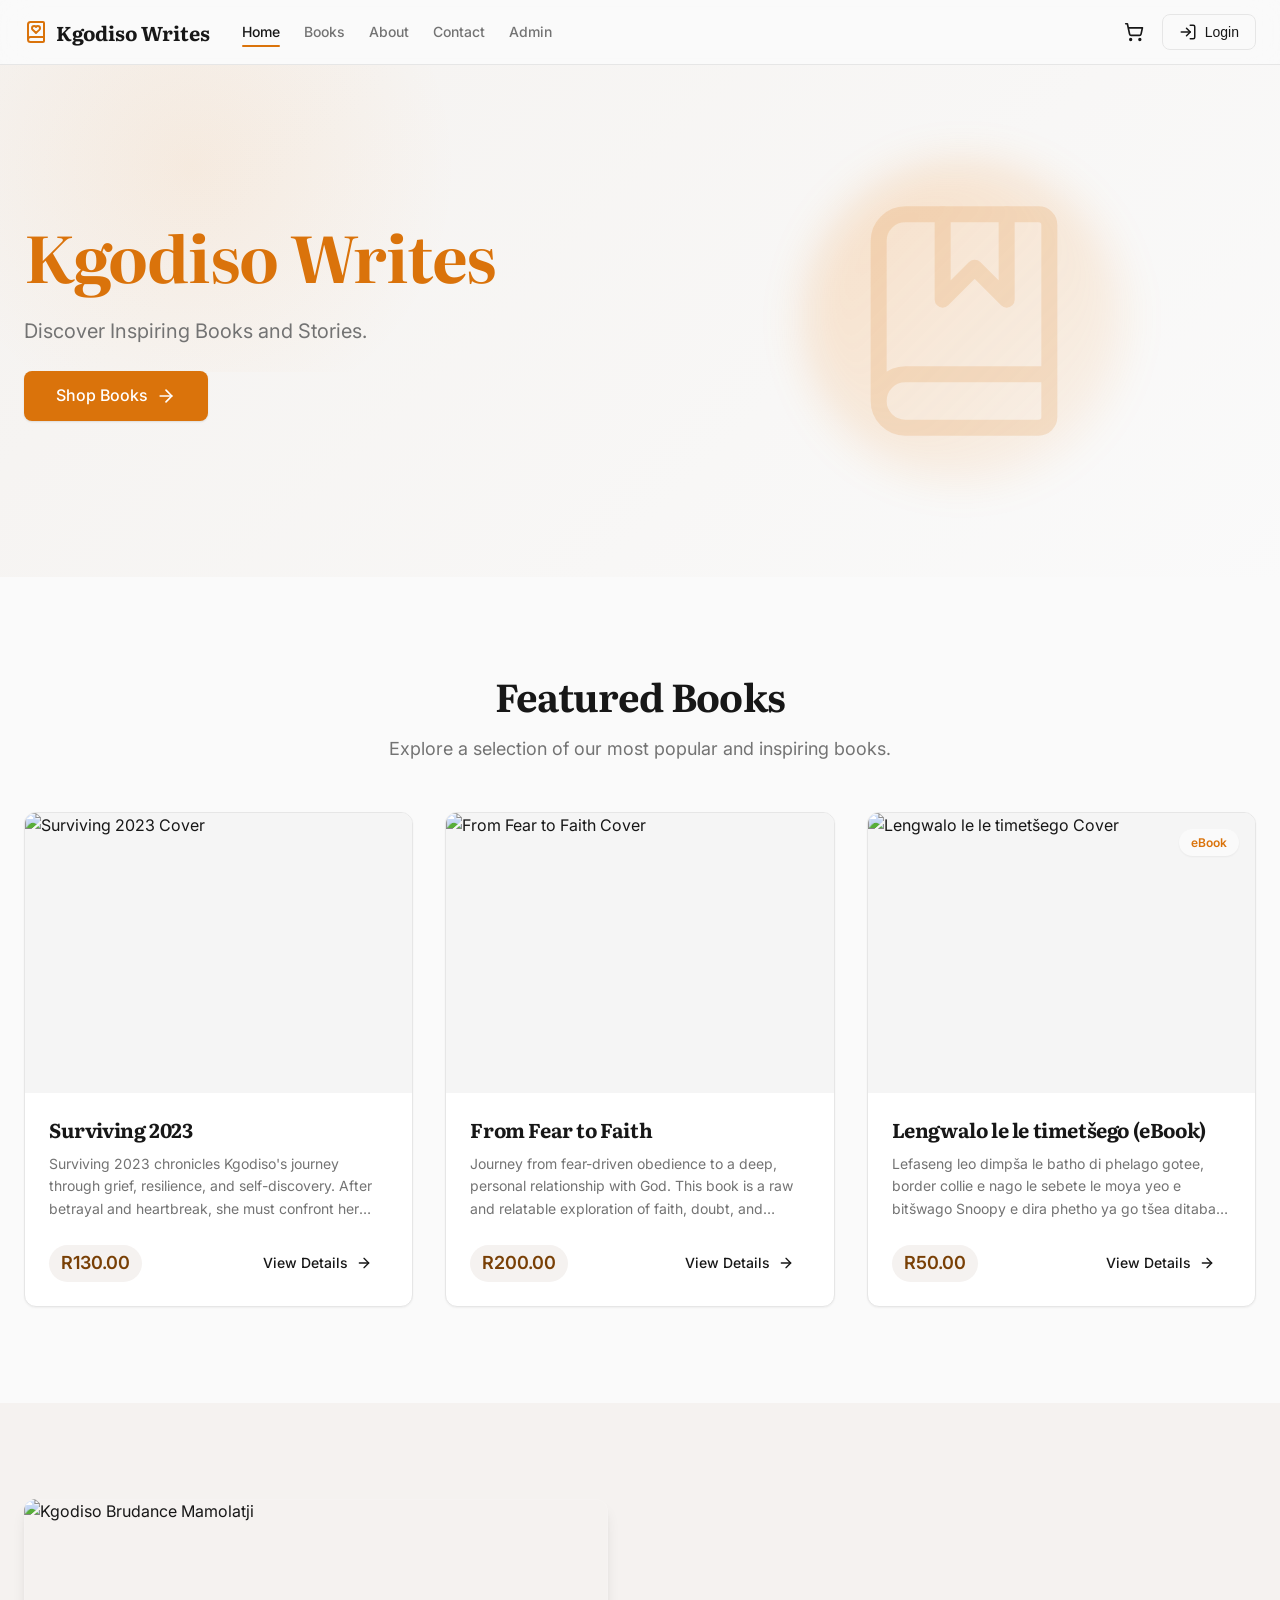
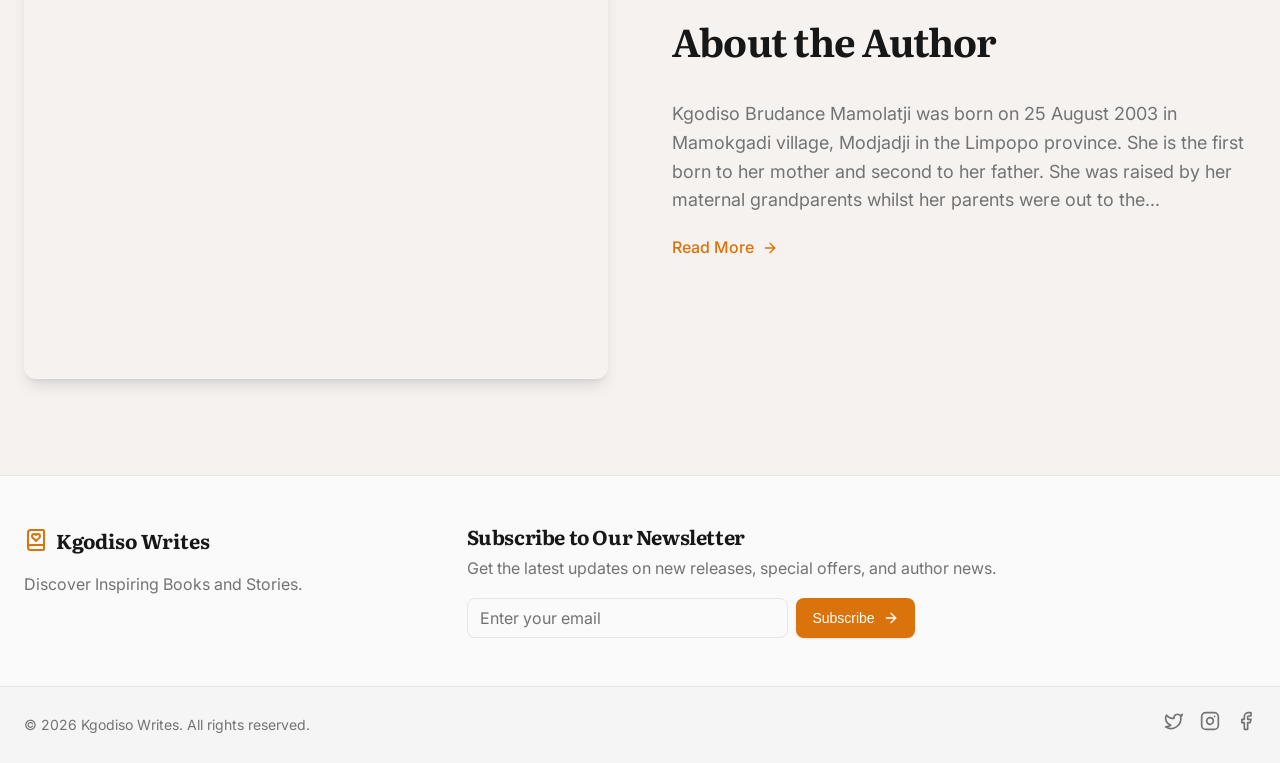
==== index.html @ bbb45c0f "Add files via upload" ====
<!DOCTYPE html>
<html lang="en">

<head>
  <meta charset="UTF-8">
  <meta name="viewport" content="width=device-width, initial-scale=1.0">
  <title>Kgodiso Writes</title>
  <meta name="description" content="Discover Inspiring Books and Stories.">
  <link rel="preconnect" href="https://fonts.googleapis.com">
  <link rel="preconnect" href="https://fonts.gstatic.com" crossorigin>
  <link
    href="https://fonts.googleapis.com/css2?family=Inter:wght@400;500;600&family=Literata:ital,opsz,wght@0,7..72,200..900;1,7..72,200..900&display=swap"
    rel="stylesheet">
  <link rel="stylesheet" href="index.css">
</head>

<body>
  <div class="app-layout">
    <header class="header">
      <div class="container header-container">
        <!-- Logo -->
        <a href="/" class="logo-link">
          <svg xmlns="http://www.w3.org/2000/svg" width="24" height="24" viewBox="0 0 24 24" fill="none"
            stroke="currentColor" stroke-width="2" stroke-linecap="round" stroke-linejoin="round" class="logo-icon">
            <path
              d="M16 8.2A2.22 2.22 0 0 0 13.8 6c-.8 0-1.4.3-1.8.9-.4-.6-1-.9-1.8-.9A2.22 2.22 0 0 0 8 8.2c0 .6.3 1.2.7 1.6A226.652 226.652 0 0 0 12 13a404 404 0 0 0 3.3-3.1 2.413 2.413 0 0 0 .7-1.7">
            </path>
            <path d="M4 19.5v-15A2.5 2.5 0 0 1 6.5 2H19a1 1 0 0 1 1 1v18a1 1 0 0 1-1 1H6.5a1 1 0 0 1 0-5H20"></path>
          </svg>
          <span class="logo-text">Kgodiso Writes</span>
        </a>

        <!-- Desktop Nav -->
        <nav class="desktop-nav">
          <a href="index.html" class="nav-link active">Home</a>
          <a href="books.html" class="nav-link">Books</a>
          <a href="about.html" class="nav-link">About</a>
          <a href="contact.html" class="nav-link">Contact</a>
          <a href="#" class="nav-link">Admin</a>
        </nav>

        <!-- Right Side Nav -->
        <div class="nav-actions">
          <button class="mobile-menu-btn" aria-label="Toggle Menu">
            <svg xmlns="http://www.w3.org/2000/svg" width="24" height="24" viewBox="0 0 24 24" fill="none"
              stroke="currentColor" stroke-width="2" stroke-linecap="round" stroke-linejoin="round">
              <line x1="4" x2="20" y1="12" y2="12"></line>
              <line x1="4" x2="20" y1="6" y2="6"></line>
              <line x1="4" x2="20" y1="18" y2="18"></line>
            </svg>
          </button>

          <div class="action-buttons">
            <a href="#" class="icon-btn cart-btn" aria-label="Shopping Cart">
              <svg xmlns="http://www.w3.org/2000/svg" width="20" height="20" viewBox="0 0 24 24" fill="none"
                stroke="currentColor" stroke-width="2" stroke-linecap="round" stroke-linejoin="round">
                <circle cx="8" cy="21" r="1"></circle>
                <circle cx="19" cy="21" r="1"></circle>
                <path d="M2.05 2.05h2l2.66 12.42a2 2 0 0 0 2 1.58h9.78a2 2 0 0 0 1.95-1.57l1.65-7.43H5.12"></path>
              </svg>
              <span class="cart-badge">0</span>
            </a>
            <button class="btn btn-outline login-btn">
              <svg xmlns="http://www.w3.org/2000/svg" width="18" height="18" viewBox="0 0 24 24" fill="none"
                stroke="currentColor" stroke-width="2" stroke-linecap="round" stroke-linejoin="round">
                <path d="M15 3h4a2 2 0 0 1 2 2v14a2 2 0 0 1-2 2h-4"></path>
                <polyline points="10 17 15 12 10 7"></polyline>
                <line x1="15" x2="3" y1="12" y2="12"></line>
              </svg>
              <span>Login</span>
            </button>
          </div>
        </div>
      </div>
    </header>

    <main class="main-content">
      <!-- Hero Section -->
      <section class="hero-section">
        <div class="hero-bg-gradient"></div>
        <div class="container hero-container">
          <div class="hero-content">
            <h1 class="hero-title reveal-up">Kgodiso Writes</h1>
            <p class="hero-subtitle reveal-up" style="animation-delay: 0.1s;">Discover Inspiring Books and Stories.</p>
            <a href="books.html" class="btn btn-primary hero-btn reveal-up" style="animation-delay: 0.2s;">
              Shop Books
              <svg xmlns="http://www.w3.org/2000/svg" width="20" height="20" viewBox="0 0 24 24" fill="none"
                stroke="currentColor" stroke-width="2" stroke-linecap="round" stroke-linejoin="round" class="btn-icon">
                <path d="M5 12h14"></path>
                <path d="m12 5 7 7-7 7"></path>
              </svg>
            </a>
          </div>
          <div class="hero-visual reveal-right">
            <div class="glass-orb"></div>
            <svg xmlns="http://www.w3.org/2000/svg" width="24" height="24" viewBox="0 0 24 24" fill="none"
              stroke="currentColor" stroke-width="1.5" stroke-linecap="round" stroke-linejoin="round" class="hero-icon">
              <path d="M10 2v8l3-3 3 3V2"></path>
              <path d="M4 19.5v-15A2.5 2.5 0 0 1 6.5 2H19a1 1 0 0 1 1 1v18a1 1 0 0 1-1 1H6.5a1 1 0 0 1 0-5H20"></path>
            </svg>
          </div>
        </div>
      </section>

      <!-- Featured Books Section -->
      <section id="featured-books" class="featured-section">
        <div class="container">
          <div class="section-header reveal-up">
            <h2 class="section-title">Featured Books</h2>
            <p class="section-subtitle">Explore a selection of our most popular and inspiring books.</p>
          </div>

          <div class="books-grid">
            <!-- Book 1 -->
            <div class="book-card reveal-up" style="animation-delay: 0.1s;">
              <div class="book-cover-container">
                <img src="https://i.imgur.com/aJzl0GL.jpeg" alt="Surviving 2023 Cover" class="book-cover">
                <div class="book-overlay"></div>
              </div>
              <div class="book-info">
                <h3 class="book-title">Surviving 2023</h3>
                <p class="book-desc">Surviving 2023 chronicles Kgodiso's journey through grief, resilience, and
                  self-discovery. After betrayal and heartbreak, she must confront her emotional scars and find strength
                  in the face of despair. This is a story of survival and the power of faith.</p>
              </div>
              <div class="book-footer">
                <span class="book-price">R130.00</span>
                <a href="book-1.html" class="btn btn-ghost">
                  View Details
                  <svg xmlns="http://www.w3.org/2000/svg" width="16" height="16" viewBox="0 0 24 24" fill="none"
                    stroke="currentColor" stroke-width="2" stroke-linecap="round" stroke-linejoin="round"
                    class="btn-icon">
                    <path d="M5 12h14"></path>
                    <path d="m12 5 7 7-7 7"></path>
                  </svg>
                </a>
              </div>
            </div>

            <!-- Book 2 -->
            <div class="book-card reveal-up" style="animation-delay: 0.2s;">
              <div class="book-cover-container">
                <img src="https://i.imgur.com/gLjNVrn.jpeg" alt="From Fear to Faith Cover" class="book-cover">
                <div class="book-overlay"></div>
              </div>
              <div class="book-info">
                <h3 class="book-title">From Fear to Faith</h3>
                <p class="book-desc">Journey from fear-driven obedience to a deep, personal relationship with God. This
                  book is a raw and relatable exploration of faith, doubt, and growth, inviting readers to seek God
                  authentically and embrace unwavering devotion.</p>
              </div>
              <div class="book-footer">
                <span class="book-price">R200.00</span>
                <a href="book-2.html" class="btn btn-ghost">
                  View Details
                  <svg xmlns="http://www.w3.org/2000/svg" width="16" height="16" viewBox="0 0 24 24" fill="none"
                    stroke="currentColor" stroke-width="2" stroke-linecap="round" stroke-linejoin="round"
                    class="btn-icon">
                    <path d="M5 12h14"></path>
                    <path d="m12 5 7 7-7 7"></path>
                  </svg>
                </a>
              </div>
            </div>

            <!-- Book 3 -->
            <div class="book-card reveal-up" style="animation-delay: 0.3s;">
              <div class="book-cover-container">
                <img src="https://i.imgur.com/rhLyW6a.jpeg" alt="Lengwalo le le timetšego Cover" class="book-cover">
                <div class="book-badge">eBook</div>
              </div>
              <div class="book-info">
                <h3 class="book-title">Lengwalo le le timetšego (eBook)</h3>
                <p class="book-desc">Lefaseng leo dimpša le batho di phelago gotee, border collie e nago le sebete le
                  moya yeo e bitšwago Snoopy e dira phetho ya go tšea ditaba ka matsogong a yona. Itokišetše go gogolwa
                  leetong la maikutlo ge o bona maatla a botée le maatla a lerato kanegelong ye ya go kgahliša.</p>
              </div>
              <div class="book-footer">
                <span class="book-price">R50.00</span>
                <a href="book-3.html" class="btn btn-ghost">
                  View Details
                  <svg xmlns="http://www.w3.org/2000/svg" width="16" height="16" viewBox="0 0 24 24" fill="none"
                    stroke="currentColor" stroke-width="2" stroke-linecap="round" stroke-linejoin="round"
                    class="btn-icon">
                    <path d="M5 12h14"></path>
                    <path d="m12 5 7 7-7 7"></path>
                  </svg>
                </a>
              </div>
            </div>
          </div>
        </div>
      </section>

      <!-- About Section -->
      <section id="about-author" class="about-section">
        <div class="container">
          <div class="about-grid">
            <div class="about-image-wrapper reveal-right">
              <img src="https://i.imgur.com/1WnVZX0.jpeg" alt="Kgodiso Brudance Mamolatji" class="about-image">
              <div class="about-image-decor"></div>
            </div>
            <div class="about-content reveal-up">
              <h2 class="section-title">About the Author</h2>
              <p class="about-text">Kgodiso Brudance Mamolatji was born on 25 August 2003 in Mamokgadi village, Modjadji
                in the Limpopo province. She is the first born to her mother and second to her father. She was raised by
                her maternal grandparents whilst her parents were out to the...</p>
              <a href="about.html" class="btn-link">
                Read More
                <svg xmlns="http://www.w3.org/2000/svg" width="16" height="16" viewBox="0 0 24 24" fill="none"
                  stroke="currentColor" stroke-width="2" stroke-linecap="round" stroke-linejoin="round"
                  class="link-icon">
                  <path d="M5 12h14"></path>
                  <path d="m12 5 7 7-7 7"></path>
                </svg>
              </a>
            </div>
          </div>
        </div>
      </section>
    </main>

    <footer class="footer">
      <div class="container">
        <div class="footer-grid">
          <div class="footer-brand">
            <a href="index.html" class="logo-link">
              <svg xmlns="http://www.w3.org/2000/svg" width="24" height="24" viewBox="0 0 24 24" fill="none"
                stroke="currentColor" stroke-width="2" stroke-linecap="round" stroke-linejoin="round" class="logo-icon">
                <path
                  d="M16 8.2A2.22 2.22 0 0 0 13.8 6c-.8 0-1.4.3-1.8.9-.4-.6-1-.9-1.8-.9A2.22 2.22 0 0 0 8 8.2c0 .6.3 1.2.7 1.6A226.652 226.652 0 0 0 12 13a404 404 0 0 0 3.3-3.1 2.413 2.413 0 0 0 .7-1.7">
                </path>
                <path d="M4 19.5v-15A2.5 2.5 0 0 1 6.5 2H19a1 1 0 0 1 1 1v18a1 1 0 0 1-1 1H6.5a1 1 0 0 1 0-5H20"></path>
              </svg>
              <span class="logo-text">Kgodiso Writes</span>
            </a>
            <p class="footer-desc">Discover Inspiring Books and Stories.</p>
          </div>

          <div class="footer-newsletter">
            <h3 class="newsletter-title">Subscribe to Our Newsletter</h3>
            <p class="newsletter-desc">Get the latest updates on new releases, special offers, and author news.</p>
            <form class="newsletter-form" id="newsletterForm">
              <input type="email" placeholder="Enter your email" required class="input-field"
                aria-label="Email Address">
              <button type="submit" class="btn btn-primary">
                Subscribe
                <svg xmlns="http://www.w3.org/2000/svg" width="16" height="16" viewBox="0 0 24 24" fill="none"
                  stroke="currentColor" stroke-width="2" stroke-linecap="round" stroke-linejoin="round"
                  class="btn-icon">
                  <path d="M5 12h14"></path>
                  <path d="m12 5 7 7-7 7"></path>
                </svg>
              </button>
            </form>
          </div>
        </div>
      </div>

      <div class="footer-bottom">
        <div class="container footer-bottom-container">
          <p class="copyright">&copy; 2026 Kgodiso Writes. All rights reserved.</p>
          <div class="social-links">
            <a href="https://twitter.com" target="_blank" aria-label="Twitter">
              <svg xmlns="http://www.w3.org/2000/svg" width="20" height="20" viewBox="0 0 24 24" fill="none"
                stroke="currentColor" stroke-width="2" stroke-linecap="round" stroke-linejoin="round">
                <path
                  d="M22 4s-.7 2.1-2 3.4c1.6 10-9.4 17.3-18 11.6 2.2.1 4.4-.6 6-2C3 15.5.5 9.6 3 5c2.2 2.6 5.6 4.1 9 4-.9-4.2 4-6.6 7-3.8 1.1 0 3-1.2 3-1.2z">
                </path>
              </svg>
            </a>
            <a href="https://instagram.com" target="_blank" aria-label="Instagram">
              <svg xmlns="http://www.w3.org/2000/svg" width="20" height="20" viewBox="0 0 24 24" fill="none"
                stroke="currentColor" stroke-width="2" stroke-linecap="round" stroke-linejoin="round">
                <rect width="20" height="20" x="2" y="2" rx="5" ry="5"></rect>
                <path d="M16 11.37A4 4 0 1 1 12.63 8 4 4 0 0 1 16 11.37z"></path>
                <line x1="17.5" x2="17.51" y1="6.5" y2="6.5"></line>
              </svg>
            </a>
            <a href="https://facebook.com" target="_blank" aria-label="Facebook">
              <svg xmlns="http://www.w3.org/2000/svg" width="20" height="20" viewBox="0 0 24 24" fill="none"
                stroke="currentColor" stroke-width="2" stroke-linecap="round" stroke-linejoin="round">
                <path d="M18 2h-3a5 5 0 0 0-5 5v3H7v4h3v8h4v-8h3l1-4h-4V7a1 1 0 0 1 1-1h3z"></path>
              </svg>
            </a>
          </div>
        </div>
      </div>
    </footer>
  </div>
  <script src="script.js"></script>
</body>

</html>
---- index.css ----
/* CSS Reset and Variables */
:root {
  /* Elegant Color Palette */
  --hue: 30;
  --primary: hsl(var(--hue), 90%, 45%);        /* Deep rich orange/gold */
  --primary-hover: hsl(var(--hue), 90%, 35%);
  --primary-foreground: #ffffff;
  
  --background: hsl(0, 0%, 98%);
  --foreground: hsl(0, 0%, 9%);
  
  --card: #ffffff;
  --card-foreground: hsl(0, 0%, 9%);
  
  --muted: hsl(0, 0%, 96%);
  --muted-foreground: hsl(0, 0%, 45%);
  
  --accent: hsl(var(--hue), 20%, 95%);
  --accent-foreground: hsl(var(--hue), 90%, 25%);
  
  --border: hsl(0, 0%, 90%);
  --ring: hsla(var(--hue), 90%, 45%, 0.3);

  --radius: 12px;
  
  --font-body: 'Inter', system-ui, -apple-system, sans-serif;
  --font-headline: 'Literata', serif;
  
  /* Layout */
  --header-height: 4rem;
  --container-max: 1280px;
  
  /* Shadow & Glow */
  --shadow-sm: 0 1px 2px 0 rgb(0 0 0 / 0.05);
  --shadow-md: 0 4px 6px -1px rgb(0 0 0 / 0.1), 0 2px 4px -2px rgb(0 0 0 / 0.1);
  --shadow-lg: 0 10px 15px -3px rgb(0 0 0 / 0.1), 0 4px 6px -4px rgb(0 0 0 / 0.1);
  --glow: 0 0 20px hsla(var(--hue), 90%, 45%, 0.4);
}

@media (prefers-color-scheme: dark) {
  :root {
    --background: hsl(0, 0%, 4%);
    --foreground: hsl(0, 0%, 98%);
    
    --card: hsl(0, 0%, 6%);
    --card-foreground: hsl(0, 0%, 98%);
    
    --muted: hsl(0, 0%, 12%);
    --muted-foreground: hsl(0, 0%, 65%);
    
    --accent: hsl(var(--hue), 30%, 15%);
    --accent-foreground: hsl(var(--hue), 90%, 65%);
    
    --border: hsl(0, 0%, 15%);
    
    --shadow-sm: 0 1px 2px 0 rgb(0 0 0 / 0.3);
    --shadow-md: 0 4px 6px -1px rgb(0 0 0 / 0.5), 0 2px 4px -2px rgb(0 0 0 / 0.5);
    --shadow-lg: 0 10px 15px -3px rgb(0 0 0 / 0.5), 0 4px 6px -4px rgb(0 0 0 / 0.5);
  }
}

*, *::before, *::after {
  box-sizing: border-box;
  margin: 0;
  padding: 0;
}

body {
  font-family: var(--font-body);
  background-color: var(--background);
  color: var(--foreground);
  line-height: 1.6;
  -webkit-font-smoothing: antialiased;
  min-height: 100vh;
  display: flex;
  flex-direction: column;
}

h1, h2, h3, h4, .font-headline {
  font-family: var(--font-headline);
  font-weight: 700;
  line-height: 1.2;
  letter-spacing: -0.02em;
}

a {
  text-decoration: none;
  color: inherit;
  transition: all 0.2s ease;
}

img {
  max-width: 100%;
  display: block;
}

/* Layout Utilities */
.app-layout {
  display: flex;
  flex-direction: column;
  min-height: 100vh;
}

.main-content {
  flex: 1;
}

.container {
  width: 100%;
  max-width: var(--container-max);
  margin: 0 auto;
  padding: 0 1.5rem;
}

/* Base Buttons */
.btn {
  display: inline-flex;
  align-items: center;
  justify-content: center;
  gap: 0.5rem;
  padding: 0.5rem 1rem;
  font-size: 0.875rem;
  font-weight: 500;
  border-radius: calc(var(--radius) - 4px);
  border: none;
  cursor: pointer;
  transition: all 0.3s cubic-bezier(0.4, 0, 0.2, 1);
  white-space: nowrap;
}

.btn:focus-visible {
  outline: 2px solid var(--ring);
  outline-offset: 2px;
}

.btn-primary {
  background-color: var(--primary);
  color: var(--primary-foreground);
  box-shadow: 0 1px 2px rgb(0 0 0 / 0.1);
}

.btn-primary:hover {
  background-color: var(--primary-hover);
  box-shadow: var(--glow);
  transform: translateY(-1px);
}

.btn-outline {
  background-color: transparent;
  border: 1px solid var(--border);
  color: var(--foreground);
}

.btn-outline:hover {
  background-color: var(--accent);
  color: var(--accent-foreground);
  border-color: var(--accent);
}

.btn-ghost {
  background-color: transparent;
  color: var(--foreground);
}

.btn-ghost:hover {
  background-color: var(--accent);
  color: var(--accent-foreground);
}

.icon-btn {
  display: inline-flex;
  align-items: center;
  justify-content: center;
  width: 2.5rem;
  height: 2.5rem;
  border-radius: calc(var(--radius) - 4px);
  color: var(--foreground);
  transition: all 0.2s;
}

.icon-btn:hover {
  background-color: var(--accent);
  color: var(--accent-foreground);
}

.btn-icon, .link-icon {
  transition: transform 0.2s;
}

.btn:hover .btn-icon, .btn-link:hover .link-icon {
  transform: translateX(4px);
}

.btn-link {
  display: inline-flex;
  align-items: center;
  gap: 0.5rem;
  font-weight: 500;
  color: var(--primary);
  text-underline-offset: 4px;
}
.btn-link:hover {
  text-decoration: underline;
}

/* Header & Nav */
.header {
  position: sticky;
  top: 0;
  z-index: 50;
  width: 100%;
  border-bottom: 1px solid var(--border);
  background-color: hsla(var(--hue), 0%, 98%, 0.7);
  backdrop-filter: blur(16px);
  -webkit-backdrop-filter: blur(16px);
}

@media (prefers-color-scheme: dark) {
  .header {
    background-color: hsla(0, 0%, 4%, 0.7);
  }
}

.header-container {
  display: flex;
  height: var(--header-height);
  align-items: center;
  justify-content: space-between;
}

.logo-link {
  display: flex;
  align-items: center;
  gap: 0.5rem;
}

.logo-icon {
  color: var(--primary);
}

.logo-text {
  font-family: var(--font-headline);
  font-weight: 700;
  font-size: 1.25rem;
  display: none;
}

@media (min-width: 640px) {
  .logo-text { display: block; }
}

.desktop-nav {
  display: none;
  align-items: center;
  gap: 1.5rem;
  margin-left: 2rem;
  margin-right: auto;
}

@media (min-width: 768px) {
  .desktop-nav { display: flex; }
}

.nav-link {
  font-size: 0.875rem;
  font-weight: 500;
  color: var(--muted-foreground);
  position: relative;
}

.nav-link:hover {
  color: var(--foreground);
}

.nav-link.active {
  color: var(--foreground);
}

.nav-link.active::after {
  content: '';
  position: absolute;
  bottom: -4px;
  left: 0;
  width: 100%;
  height: 2px;
  background-color: var(--primary);
  border-radius: 2px;
}

.nav-actions {
  display: flex;
  align-items: center;
  gap: 0.5rem;
}

.mobile-menu-btn {
  display: flex;
  align-items: center;
  justify-content: center;
  background: transparent;
  border: none;
  color: var(--foreground);
  width: 2.5rem;
  height: 2.5rem;
  border-radius: calc(var(--radius) - 4px);
  cursor: pointer;
}

@media (min-width: 768px) {
  .mobile-menu-btn { display: none; }
}

.action-buttons {
  display: flex;
  align-items: center;
  gap: 0.5rem;
}

.cart-btn {
  position: relative;
}

.cart-badge {
  position: absolute;
  top: 0;
  right: 0;
  background: var(--primary);
  color: var(--primary-foreground);
  font-size: 0.65rem;
  font-weight: 600;
  width: 16px;
  height: 16px;
  border-radius: 50%;
  display: flex;
  align-items: center;
  justify-content: center;
}

/* Sections */
.hero-section {
  position: relative;
  overflow: hidden;
  padding: 5rem 0;
  background: linear-gradient(135deg, var(--accent) 0%, var(--background) 100%);
}

@media (min-width: 768px) {
  .hero-section { padding: 8rem 0; }
}

.hero-bg-gradient {
  position: absolute;
  top: -20%;
  left: -10%;
  width: 50%;
  height: 80%;
  background: radial-gradient(circle, hsla(var(--hue), 90%, 50%, 0.08) 0%, transparent 70%);
  pointer-events: none;
  z-index: 0;
}

.hero-container {
  position: relative;
  z-index: 1;
  display: grid;
  grid-template-columns: 1fr;
  gap: 3rem;
  align-items: center;
}

@media (min-width: 768px) {
  .hero-container {
    grid-template-columns: 1fr 1fr;
    gap: 4rem;
  }
}

.hero-content {
  display: flex;
  flex-direction: column;
  align-items: flex-start;
  gap: 1.5rem;
}

.hero-title {
  color: var(--primary);
  font-size: clamp(2.5rem, 5vw, 4.5rem);
  line-height: 1.1;
  text-wrap: balance;
}

.hero-subtitle {
  font-size: clamp(1.125rem, 2vw, 1.25rem);
  color: var(--muted-foreground);
  max-width: 36rem;
}

.hero-btn {
  padding: 0.75rem 2rem;
  font-size: 1rem;
}

.hero-visual {
  display: flex;
  justify-content: center;
  align-items: center;
  position: relative;
}

.glass-orb {
  position: absolute;
  width: 240px;
  height: 240px;
  background: linear-gradient(135deg, hsla(var(--hue), 90%, 50%, 0.2), hsla(var(--hue), 90%, 50%, 0.05));
  border-radius: 50%;
  filter: blur(20px);
  z-index: 0;
  animation: float 6s ease-in-out infinite alternate;
}

.hero-icon {
  width: 12rem;
  height: 12rem;
  color: var(--primary);
  opacity: 0.15;
  z-index: 1;
}

@media (min-width: 768px) {
  .hero-icon {
    width: 16rem;
    height: 16rem;
  }
  .glass-orb { width: 320px; height: 320px; }
}

/* Animations */
@keyframes float {
  0% { transform: translateY(0px) scale(1); }
  100% { transform: translateY(-20px) scale(1.05); }
}

.reveal-up {
  opacity: 0;
  transform: translateY(30px);
  transition: all 0.8s cubic-bezier(0.5, 0, 0, 1);
}

.reveal-right {
  opacity: 0;
  transform: translateX(-30px);
  transition: all 0.8s cubic-bezier(0.5, 0, 0, 1);
}

.reveal-up.active, .reveal-right.active {
  opacity: 1;
  transform: translateY(0) translateX(0);
}

/* Featured Books Section */
.featured-section {
  padding: 4rem 0;
}

@media (min-width: 768px) {
  .featured-section { padding: 6rem 0; }
}

.section-header {
  text-align: center;
  margin-bottom: 3rem;
  display: flex;
  flex-direction: column;
  align-items: center;
}

.section-title {
  font-size: clamp(2rem, 3vw, 3rem);
  margin-bottom: 1rem;
}

.section-subtitle {
  color: var(--muted-foreground);
  font-size: 1.125rem;
  max-width: 42rem;
}

.books-grid {
  display: grid;
  grid-template-columns: 1fr;
  gap: 1.5rem;
}

@media (min-width: 640px) {
  .books-grid { grid-template-columns: repeat(2, 1fr); }
}

@media (min-width: 1024px) {
  .books-grid { grid-template-columns: repeat(3, 1fr); gap: 2rem; }
}

@media (min-width: 1280px) {
  /* Only 3 books in original design, so 3 columns max is good, or 4 if there are 4 */
  .books-grid { grid-template-columns: repeat(3, 1fr); }
}

.book-card {
  background-color: var(--card);
  border: 1px solid var(--border);
  border-radius: var(--radius);
  overflow: hidden;
  display: flex;
  flex-direction: column;
  transition: all 0.3s ease;
  box-shadow: var(--shadow-sm);
}

.book-card:hover {
  transform: translateY(-8px);
  box-shadow: var(--shadow-lg);
  border-color: var(--primary);
}

.book-cover-container {
  position: relative;
  width: 100%;
  height: 280px;
  overflow: hidden;
  background: var(--muted);
}

.book-cover {
  width: 100%;
  height: 100%;
  object-fit: contain;
  transition: transform 0.5s ease;
}

.book-card:hover .book-cover {
  transform: scale(1.05);
}

.book-overlay {
  position: absolute;
  inset: 0;
  background: linear-gradient(to top, rgba(0,0,0,0.5) 0%, transparent 40%);
  opacity: 0;
  transition: opacity 0.3s;
}
.book-card:hover .book-overlay {
  opacity: 1;
}

.book-badge {
  position: absolute;
  top: 1rem;
  right: 1rem;
  background: var(--background);
  color: var(--primary);
  font-size: 0.75rem;
  font-weight: 600;
  padding: 0.25rem 0.75rem;
  border-radius: 999px;
  box-shadow: var(--shadow-sm);
  z-index: 10;
}

.book-info {
  padding: 1.5rem;
  flex: 1;
  display: flex;
  flex-direction: column;
  gap: 0.75rem;
}

.book-title {
  font-size: 1.25rem;
}

.book-desc {
  color: var(--muted-foreground);
  font-size: 0.875rem;
  display: -webkit-box;
  -webkit-line-clamp: 3;
  line-clamp: 3;
  -webkit-box-orient: vertical;
  overflow: hidden;
  text-overflow: ellipsis;
  flex: 1;
}

.book-footer {
  padding: 0 1.5rem 1.5rem;
  display: flex;
  align-items: center;
  justify-content: space-between;
}

.book-price {
  background: var(--accent);
  color: var(--accent-foreground);
  padding: 0.25rem 0.75rem;
  border-radius: 999px;
  font-weight: 600;
  font-size: 1.125rem;
}

/* About Author */
.about-section {
  padding: 4rem 0;
  background-color: var(--accent);
}

@media (min-width: 768px) {
  .about-section { padding: 6rem 0; }
}

.about-grid {
  display: grid;
  grid-template-columns: 1fr;
  gap: 3rem;
  align-items: center;
}

@media (min-width: 768px) {
  .about-grid {
    grid-template-columns: 1fr 1fr;
    gap: 4rem;
  }
}

.about-image-wrapper {
  position: relative;
  width: 100%;
  aspect-ratio: 1;
  border-radius: var(--radius);
  overflow: hidden;
  box-shadow: var(--shadow-lg);
}

@media (min-width: 768px) {
  .about-image-wrapper {
    height: 480px;
    aspect-ratio: auto;
  }
}

.about-image {
  width: 100%;
  height: 100%;
  object-fit: contain;
}

.about-image-decor {
  position: absolute;
  inset: 0;
  box-shadow: inset 0 0 0 1px hsla(0,0%,100%,0.1);
  border-radius: var(--radius);
  pointer-events: none;
}

.about-content {
  display: flex;
  flex-direction: column;
  gap: 1.25rem;
  align-items: flex-start;
}

.about-text {
  color: var(--muted-foreground);
  font-size: 1.125rem;
}

/* Footer */
.footer {
  border-top: 1px solid var(--border);
  background-color: var(--background);
}

.footer-grid {
  display: grid;
  grid-template-columns: 1fr;
  gap: 3rem;
  padding: 3rem 0;
}

@media (min-width: 768px) {
  .footer-grid {
    grid-template-columns: 1fr 2fr;
  }
}

.footer-brand {
  display: flex;
  flex-direction: column;
  gap: 1rem;
}

.footer-desc {
  color: var(--muted-foreground);
}

.newsletter-title {
  font-size: 1.25rem;
  font-family: var(--font-headline);
  margin-bottom: 0.5rem;
}

.newsletter-desc {
  color: var(--muted-foreground);
  margin-bottom: 1rem;
}

.newsletter-form {
  display: flex;
  flex-direction: column;
  max-width: 28rem;
  gap: 0.5rem;
}

@media (min-width: 480px) {
  .newsletter-form {
    flex-direction: row;
  }
}

.input-field {
  flex: 1;
  height: 2.5rem;
  border-radius: calc(var(--radius) - 4px);
  border: 1px solid var(--border);
  background: var(--background);
  padding: 0 0.75rem;
  font-size: 1rem;
  font-family: inherit;
  color: var(--foreground);
  transition: border-color 0.2s, box-shadow 0.2s;
}

.input-field::placeholder {
  color: var(--muted-foreground);
}

.input-field:focus {
  outline: none;
  border-color: var(--primary);
  box-shadow: 0 0 0 2px var(--ring);
}

.footer-bottom {
  border-top: 1px solid var(--border);
  background-color: var(--muted);
}

.footer-bottom-container {
  display: flex;
  flex-direction: column;
  align-items: center;
  justify-content: space-between;
  gap: 1rem;
  padding: 1.5rem;
}

@media (min-width: 768px) {
  .footer-bottom-container {
    flex-direction: row;
  }
}

.copyright {
  font-size: 0.875rem;
  color: var(--muted-foreground);
}

.social-links {
  display: flex;
  align-items: center;
  gap: 1rem;
}

.social-links a {
  color: var(--muted-foreground);
  transition: transform 0.2s, color 0.2s;
}

.social-links a:hover {
  color: var(--foreground);
  transform: translateY(-2px);
}

/* E-commerce Styles */
.form-group {
  margin-bottom: 1.5rem;
}

.form-label {
  display: block;
  margin-bottom: 0.5rem;
  font-weight: 500;
  color: var(--foreground);
}

.form-control {
  width: 100%;
  height: 2.75rem;
  padding: 0 0.75rem;
  border-radius: calc(var(--radius) - 4px);
  border: 1px solid var(--border);
  background-color: var(--background);
  color: var(--foreground);
  font-family: inherit;
  transition: all 0.2s;
}

.form-control:focus {
  outline: none;
  border-color: var(--primary);
  box-shadow: 0 0 0 2px var(--ring);
}

.cart-item {
  display: flex;
  align-items: center;
  gap: 1.5rem;
  padding: 1.5rem 0;
  border-bottom: 1px solid var(--border);
}

.cart-item:last-child {
  border-bottom: none;
}

.cart-item-image {
  width: 80px;
  height: 100px;
  object-fit: contain;
  border-radius: calc(var(--radius) / 2);
}

.cart-item-details {
  flex: 1;
}

.cart-item-title {
  font-size: 1.125rem;
  font-weight: 600;
  margin-bottom: 0.5rem;
}

.cart-item-price {
  color: var(--muted-foreground);
}

.cart-item-actions {
  display: flex;
  align-items: center;
  gap: 1rem;
}

.qty-btn {
  width: 2rem;
  height: 2rem;
  border-radius: 50%;
  border: 1px solid var(--border);
  background: var(--background);
  color: var(--foreground);
  cursor: pointer;
  display: flex;
  align-items: center;
  justify-content: center;
  transition: background 0.2s;
}

.qty-btn:hover {
  background: var(--accent);
}

.summary-card {
  background: var(--card);
  border: 1px solid var(--border);
  border-radius: var(--radius);
  padding: 2rem;
  box-shadow: var(--shadow-sm);
}

.summary-row {
  display: flex;
  justify-content: space-between;
  margin-bottom: 1rem;
  color: var(--muted-foreground);
}

.summary-total {
  display: flex;
  justify-content: space-between;
  margin-top: 1.5rem;
  padding-top: 1.5rem;
  border-top: 1px solid var(--border);
  font-weight: 700;
  font-size: 1.25rem;
  color: var(--foreground);
}

.payment-modal {
  position: fixed;
  inset: 0;
  background: rgba(0,0,0,0.5);
  display: flex;
  align-items: center;
  justify-content: center;
  z-index: 100;
  opacity: 0;
  pointer-events: none;
  transition: opacity 0.3s;
}

.payment-modal.open {
  opacity: 1;
  pointer-events: auto;
}

.modal-content {
  background: var(--card);
  padding: 3rem;
  border-radius: var(--radius);
  text-align: center;
  max-width: 400px;
  width: 90%;
  box-shadow: var(--shadow-lg);
  transform: scale(0.9);
  transition: transform 0.3s;
}

.payment-modal.open .modal-content {
  transform: scale(1);
}

.success-icon {
  color: hsl(142.1 76.2% 36.3%);
  width: 4rem;
  height: 4rem;
  margin: 0 auto 1.5rem;
}
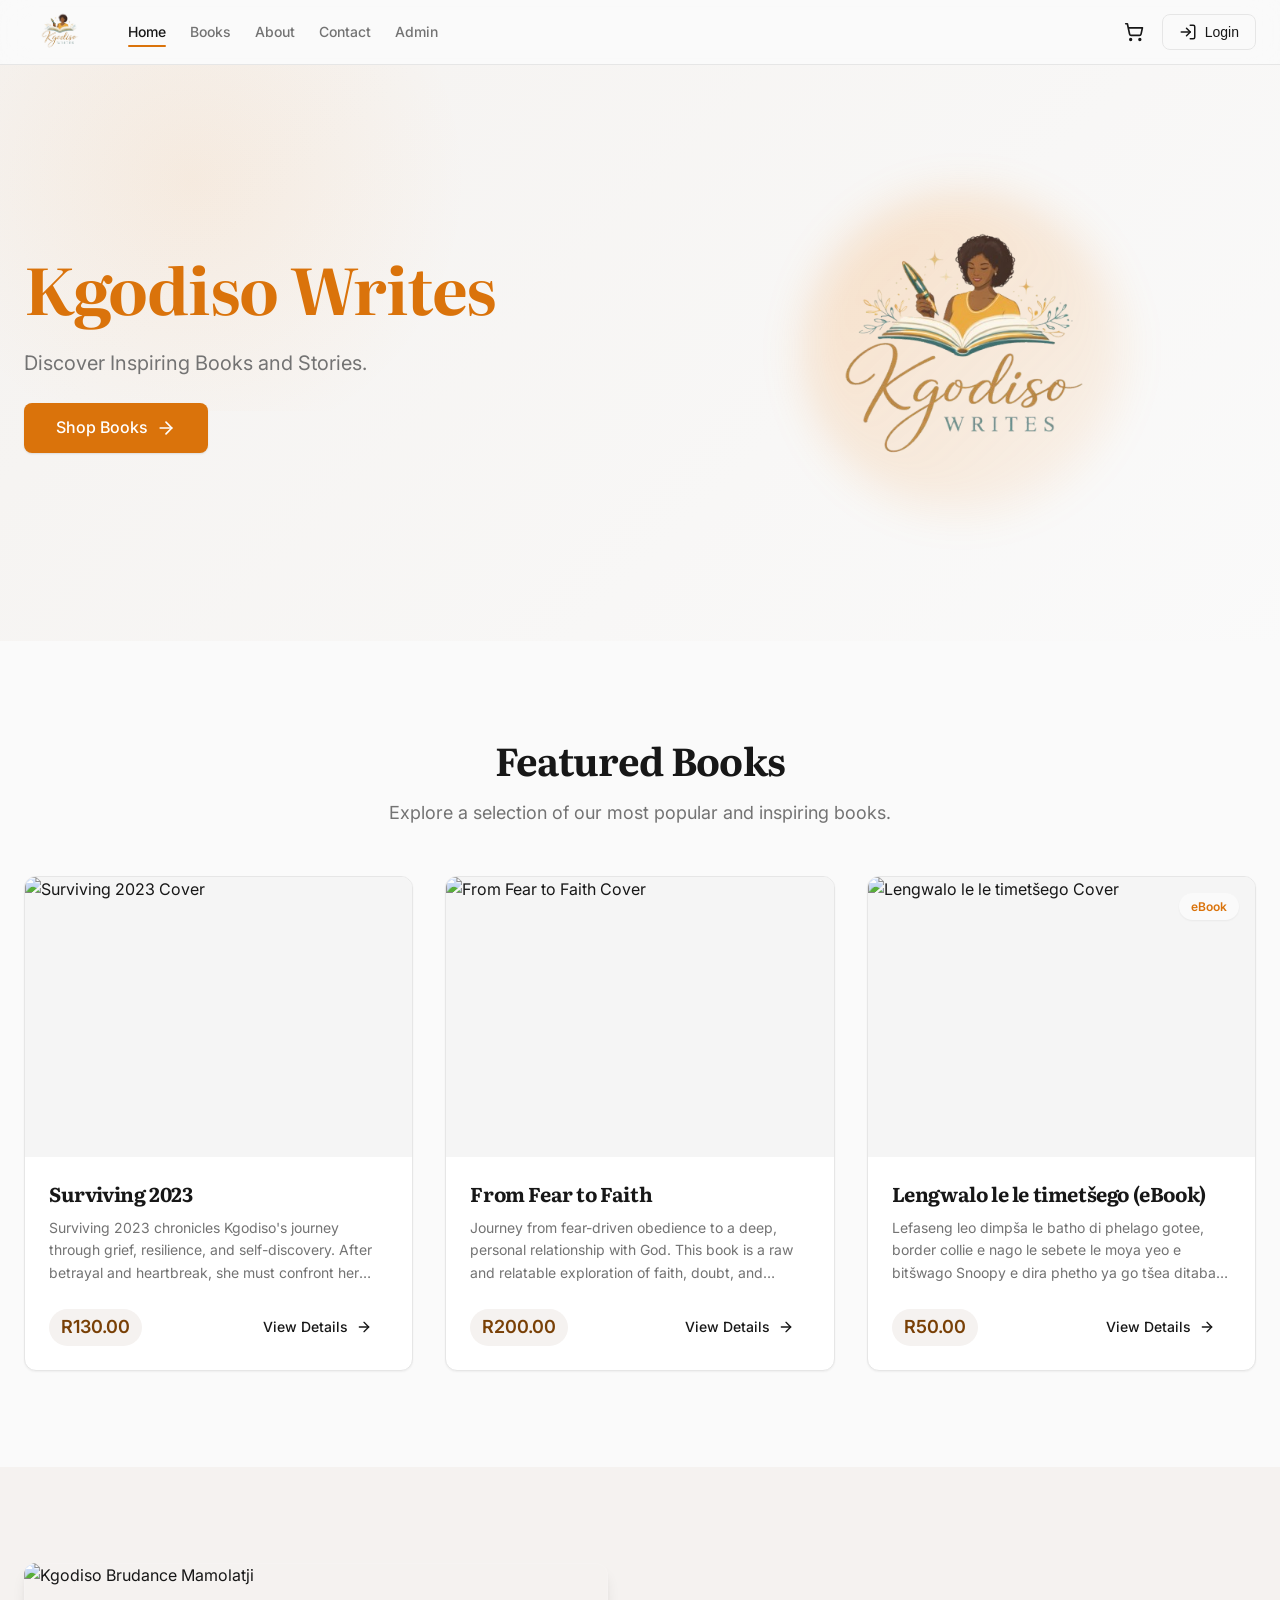
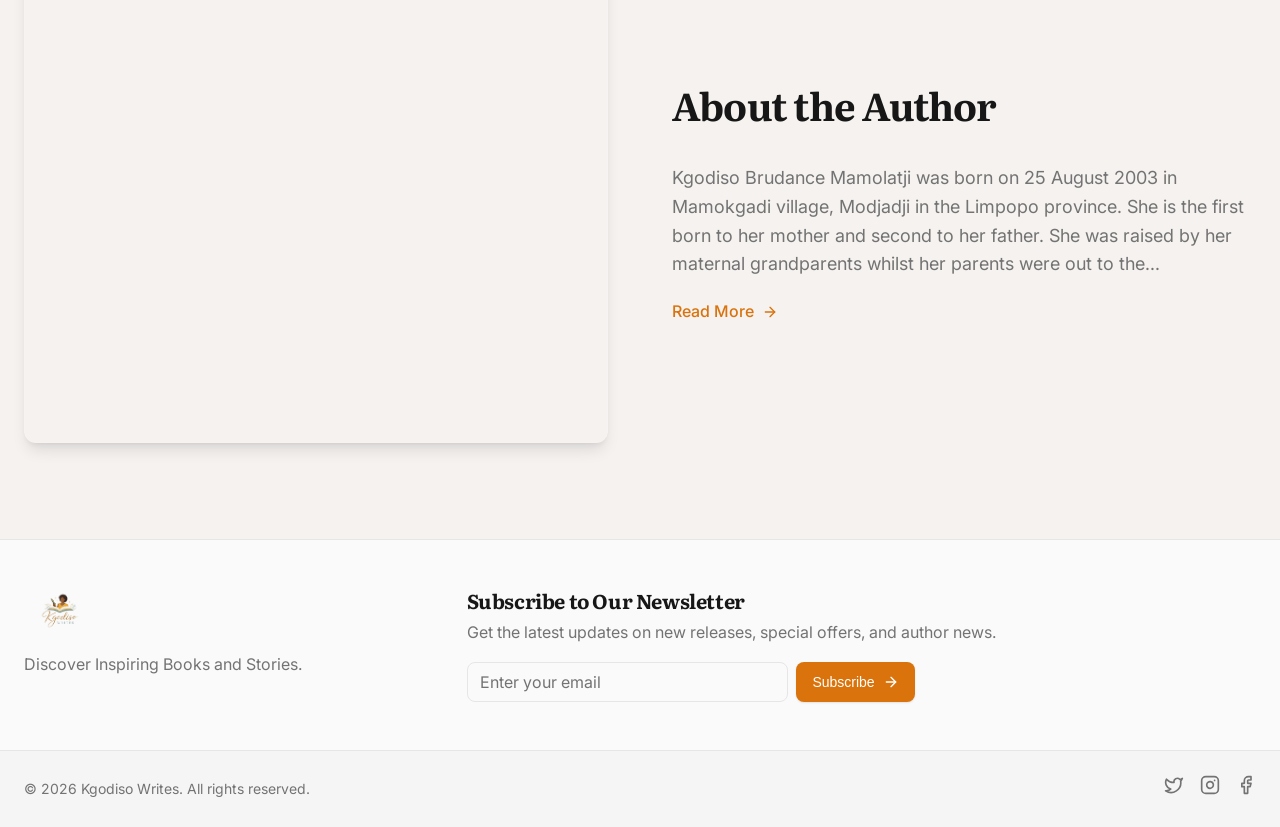
==== commit 4c74fa96: "Fix PayFast payment gateway fields and order total calculation" ====
--- a/index.html
+++ b/index.html
@@ -19,16 +19,7 @@
     <header class="header">
       <div class="container header-container">
         <!-- Logo -->
-        <a href="/" class="logo-link">
-          <svg xmlns="http://www.w3.org/2000/svg" width="24" height="24" viewBox="0 0 24 24" fill="none"
-            stroke="currentColor" stroke-width="2" stroke-linecap="round" stroke-linejoin="round" class="logo-icon">
-            <path
-              d="M16 8.2A2.22 2.22 0 0 0 13.8 6c-.8 0-1.4.3-1.8.9-.4-.6-1-.9-1.8-.9A2.22 2.22 0 0 0 8 8.2c0 .6.3 1.2.7 1.6A226.652 226.652 0 0 0 12 13a404 404 0 0 0 3.3-3.1 2.413 2.413 0 0 0 .7-1.7">
-            </path>
-            <path d="M4 19.5v-15A2.5 2.5 0 0 1 6.5 2H19a1 1 0 0 1 1 1v18a1 1 0 0 1-1 1H6.5a1 1 0 0 1 0-5H20"></path>
-          </svg>
-          <span class="logo-text">Kgodiso Writes</span>
-        </a>
+        <div class="logo-link"><img src="logo.png" class="logo-image" alt="Kgodiso Writes logo"></div>
 
         <!-- Desktop Nav -->
         <nav class="desktop-nav">
@@ -93,11 +84,7 @@
           </div>
           <div class="hero-visual reveal-right">
             <div class="glass-orb"></div>
-            <svg xmlns="http://www.w3.org/2000/svg" width="24" height="24" viewBox="0 0 24 24" fill="none"
-              stroke="currentColor" stroke-width="1.5" stroke-linecap="round" stroke-linejoin="round" class="hero-icon">
-              <path d="M10 2v8l3-3 3 3V2"></path>
-              <path d="M4 19.5v-15A2.5 2.5 0 0 1 6.5 2H19a1 1 0 0 1 1 1v18a1 1 0 0 1-1 1H6.5a1 1 0 0 1 0-5H20"></path>
-            </svg>
+            <img src="logo.png" class="hero-logo" alt="Kgodiso Writes logo">
           </div>
         </div>
       </section>
@@ -224,16 +211,7 @@
       <div class="container">
         <div class="footer-grid">
           <div class="footer-brand">
-            <a href="index.html" class="logo-link">
-              <svg xmlns="http://www.w3.org/2000/svg" width="24" height="24" viewBox="0 0 24 24" fill="none"
-                stroke="currentColor" stroke-width="2" stroke-linecap="round" stroke-linejoin="round" class="logo-icon">
-                <path
-                  d="M16 8.2A2.22 2.22 0 0 0 13.8 6c-.8 0-1.4.3-1.8.9-.4-.6-1-.9-1.8-.9A2.22 2.22 0 0 0 8 8.2c0 .6.3 1.2.7 1.6A226.652 226.652 0 0 0 12 13a404 404 0 0 0 3.3-3.1 2.413 2.413 0 0 0 .7-1.7">
-                </path>
-                <path d="M4 19.5v-15A2.5 2.5 0 0 1 6.5 2H19a1 1 0 0 1 1 1v18a1 1 0 0 1-1 1H6.5a1 1 0 0 1 0-5H20"></path>
-              </svg>
-              <span class="logo-text">Kgodiso Writes</span>
-            </a>
+            <a href="index.html" class="logo-link"><img src="logo.png" class="logo-image" alt="Kgodiso Writes logo"></a>
             <p class="footer-desc">Discover Inspiring Books and Stories.</p>
           </div>
 
@@ -291,4 +269,4 @@
   <script src="script.js"></script>
 </body>
 
-</html>+</html>
--- a/index.css
+++ b/index.css
@@ -234,6 +234,17 @@
   gap: 0.5rem;
 }
 
+.logo-image {
+  display: block;
+  max-height: 48px;
+  width: auto;
+}
+
+.header .logo-link {
+  pointer-events: none;
+  cursor: default;
+}
+
 .logo-icon {
   color: var(--primary);
 }
@@ -405,6 +416,15 @@
   justify-content: center;
   align-items: center;
   position: relative;
+}
+
+.hero-logo {
+  position: relative;
+  width: 480px;
+  height: auto;
+  opacity: 0.95;
+  z-index: 1;
+  pointer-events: none;
 }
 
 .glass-orb {
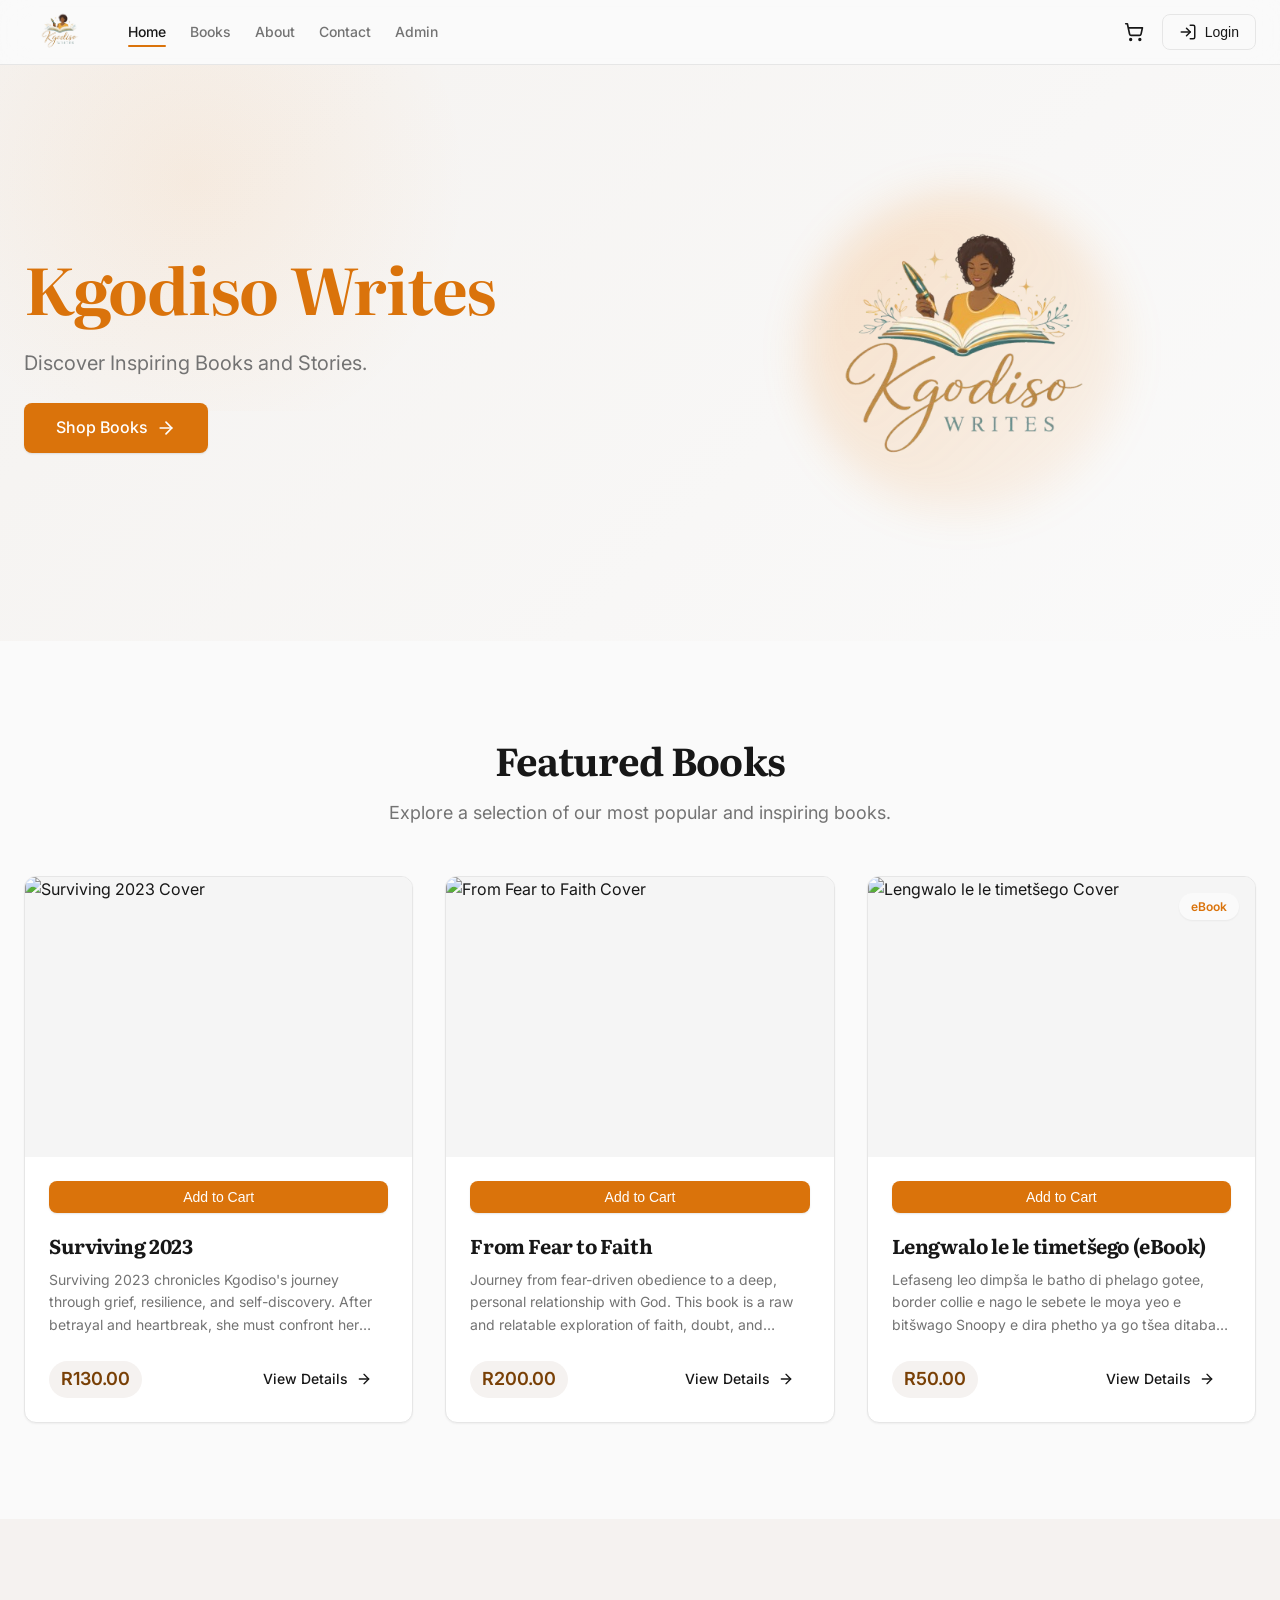
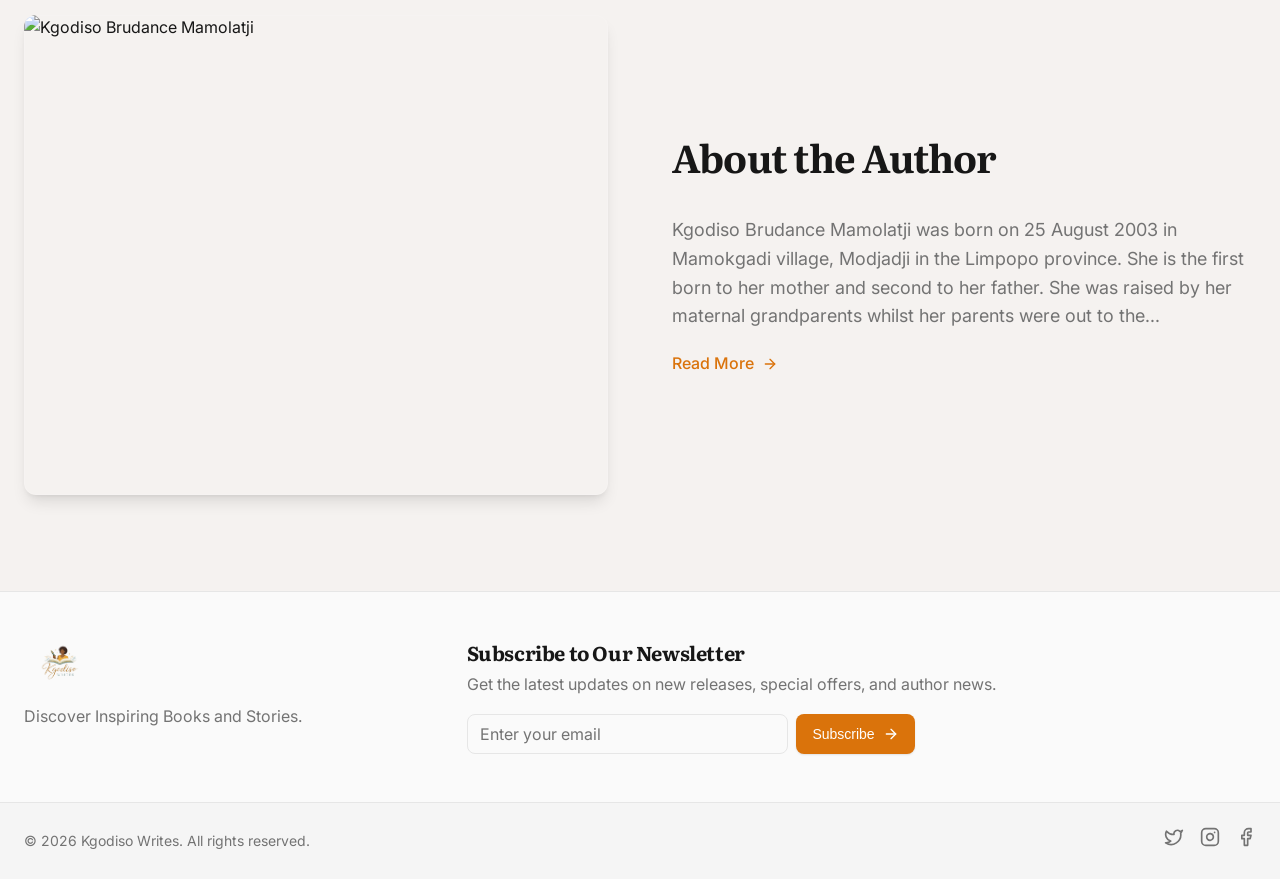
==== commit 99995597: "Add auth system, mobile menu, and cart buttons to book listings" ====
--- a/index.html
+++ b/index.html
@@ -105,6 +105,7 @@
                 <div class="book-overlay"></div>
               </div>
               <div class="book-info">
+                <button class="btn btn-primary add-to-cart-btn" data-id="1" data-title="Surviving 2023" data-price="130" data-image="https://i.imgur.com/aJzl0GL.jpeg" style="margin-bottom: 0.5rem; font-size: 0.875rem; padding: 0.5rem 1rem;">Add to Cart</button>
                 <h3 class="book-title">Surviving 2023</h3>
                 <p class="book-desc">Surviving 2023 chronicles Kgodiso's journey through grief, resilience, and
                   self-discovery. After betrayal and heartbreak, she must confront her emotional scars and find strength
@@ -131,6 +132,7 @@
                 <div class="book-overlay"></div>
               </div>
               <div class="book-info">
+                <button class="btn btn-primary add-to-cart-btn" data-id="2" data-title="From Fear to Faith" data-price="200" data-image="https://i.imgur.com/gLjNVrn.jpeg" style="margin-bottom: 0.5rem; font-size: 0.875rem; padding: 0.5rem 1rem;">Add to Cart</button>
                 <h3 class="book-title">From Fear to Faith</h3>
                 <p class="book-desc">Journey from fear-driven obedience to a deep, personal relationship with God. This
                   book is a raw and relatable exploration of faith, doubt, and growth, inviting readers to seek God
@@ -157,6 +159,7 @@
                 <div class="book-badge">eBook</div>
               </div>
               <div class="book-info">
+                <button class="btn btn-primary add-to-cart-btn" data-id="3" data-title="Lengwalo le le timetšego (eBook)" data-price="50" data-image="https://i.imgur.com/rhLyW6a.jpeg" style="margin-bottom: 0.5rem; font-size: 0.875rem; padding: 0.5rem 1rem;">Add to Cart</button>
                 <h3 class="book-title">Lengwalo le le timetšego (eBook)</h3>
                 <p class="book-desc">Lefaseng leo dimpša le batho di phelago gotee, border collie e nago le sebete le
                   moya yeo e bitšwago Snoopy e dira phetho ya go tšea ditaba ka matsogong a yona. Itokišetše go gogolwa
--- a/index.css
+++ b/index.css
@@ -268,6 +268,45 @@
   margin-right: auto;
 }
 
+@media (max-width: 767px) {
+  .desktop-nav {
+    position: absolute;
+    top: 100%;
+    left: 0;
+    right: 0;
+    display: none;
+    flex-direction: column;
+    gap: 0.75rem;
+    margin: 0;
+    padding: 1rem 1.25rem 1.25rem;
+    background-color: hsla(var(--hue), 0%, 98%, 0.98);
+    border-bottom: 1px solid var(--border);
+    z-index: 40;
+  }
+
+  .desktop-nav.mobile-open {
+    display: flex;
+  }
+
+  .desktop-nav .nav-link {
+    width: 100%;
+    padding: 0.75rem 1rem;
+    border-radius: 0.75rem;
+  }
+
+  .desktop-nav .nav-link:hover {
+    background-color: hsla(var(--hue), 0%, 90%, 0.5);
+  }
+
+  .header-container {
+    align-items: center;
+  }
+
+  .mobile-menu-btn {
+    z-index: 50;
+  }
+}
+
 @media (min-width: 768px) {
   .desktop-nav { display: flex; }
 }
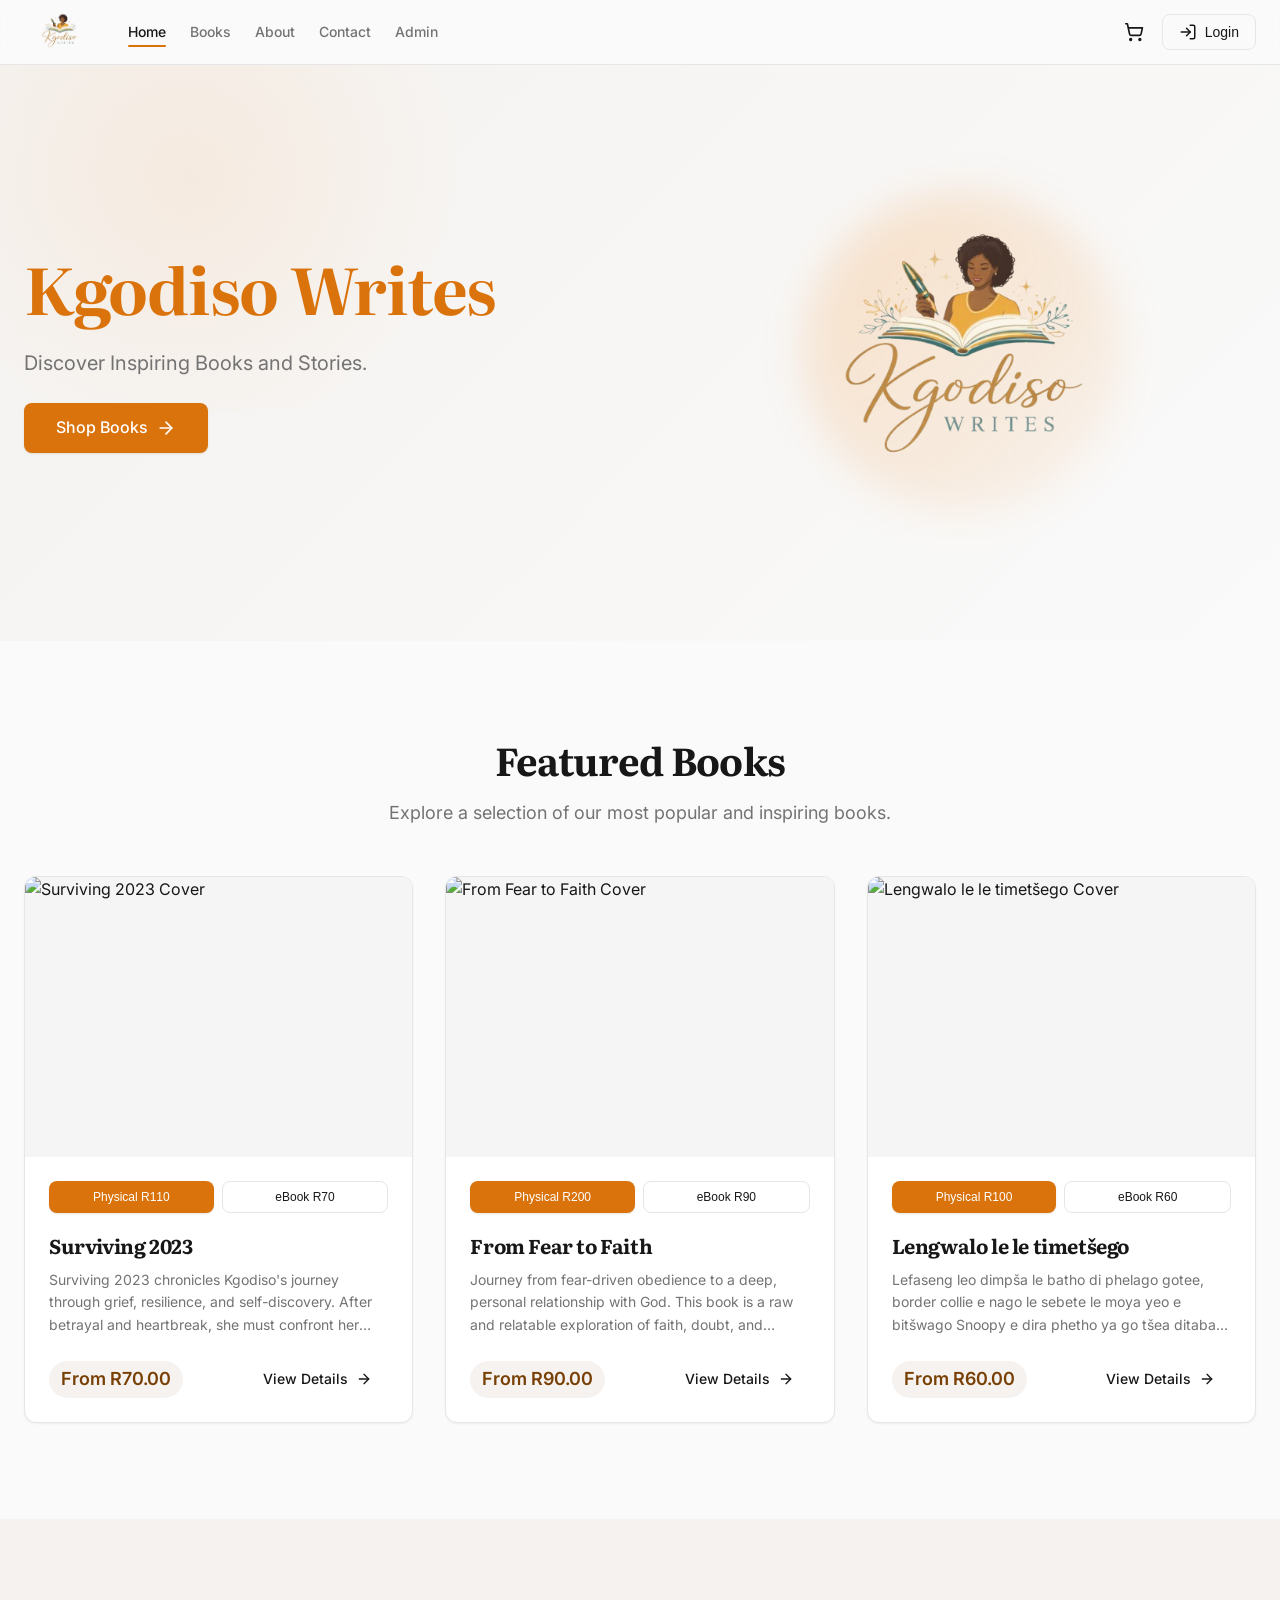
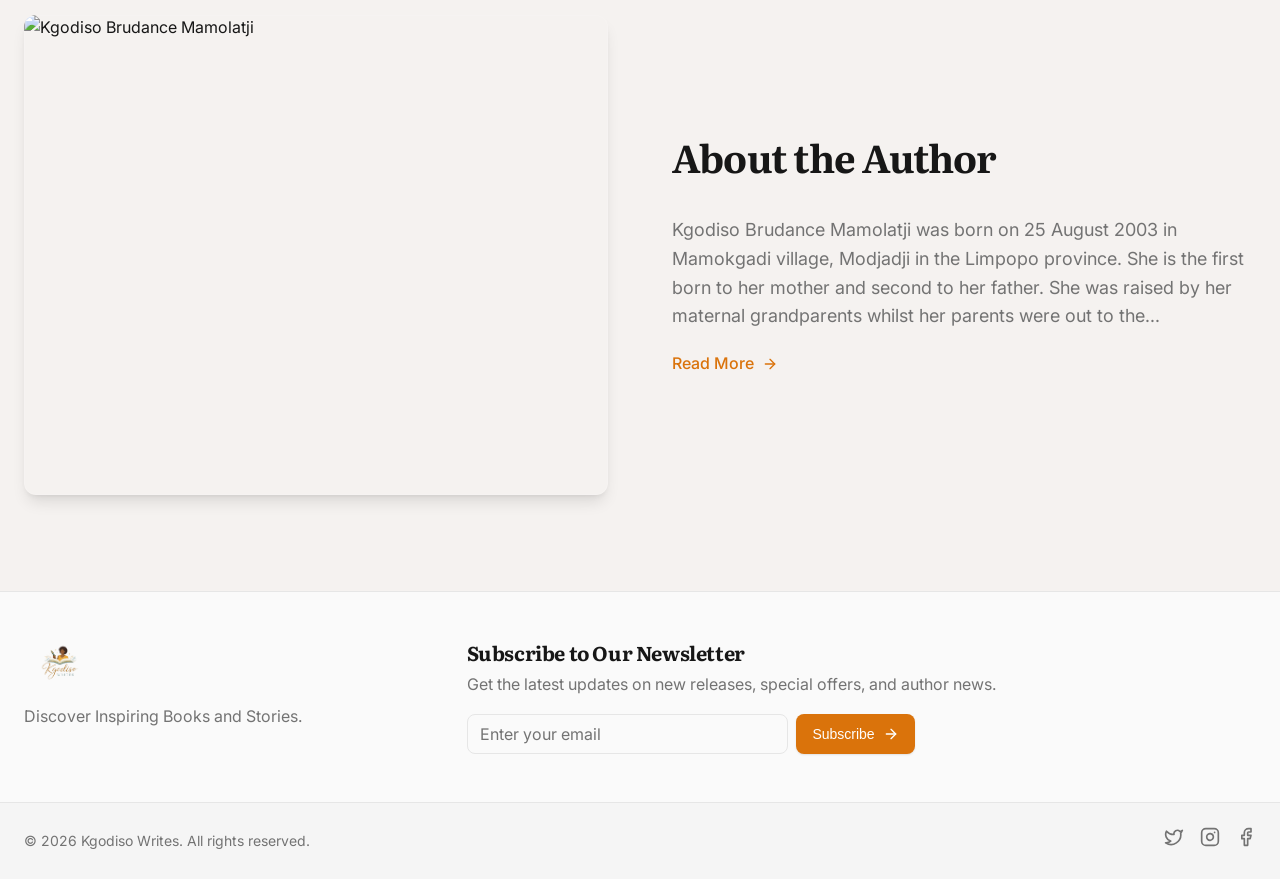
==== commit a08ed8ae: "Update book and eBook pricing structures, adding eBook options for all titles" ====
--- a/index.html
+++ b/index.html
@@ -105,14 +105,17 @@
                 <div class="book-overlay"></div>
               </div>
               <div class="book-info">
-                <button class="btn btn-primary add-to-cart-btn" data-id="1" data-title="Surviving 2023" data-price="130" data-image="https://i.imgur.com/aJzl0GL.jpeg" style="margin-bottom: 0.5rem; font-size: 0.875rem; padding: 0.5rem 1rem;">Add to Cart</button>
+                <div style="display: flex; gap: 0.5rem; margin-bottom: 0.5rem; width: 100%;">
+                  <button class="btn btn-primary add-to-cart-btn" data-id="1" data-title="Surviving 2023 (Physical)" data-price="110" data-image="https://i.imgur.com/aJzl0GL.jpeg" style="font-size: 0.75rem; padding: 0.5rem 0.5rem; flex: 1; justify-content: center; text-align: center;">Physical R110</button>
+                  <button class="btn btn-outline add-to-cart-btn" data-id="1-ebook" data-title="Surviving 2023 (eBook)" data-price="70" data-image="https://i.imgur.com/aJzl0GL.jpeg" style="font-size: 0.75rem; padding: 0.5rem 0.5rem; flex: 1; justify-content: center; text-align: center;">eBook R70</button>
+                </div>
                 <h3 class="book-title">Surviving 2023</h3>
                 <p class="book-desc">Surviving 2023 chronicles Kgodiso's journey through grief, resilience, and
                   self-discovery. After betrayal and heartbreak, she must confront her emotional scars and find strength
                   in the face of despair. This is a story of survival and the power of faith.</p>
               </div>
               <div class="book-footer">
-                <span class="book-price">R130.00</span>
+                <span class="book-price">From R70.00</span>
                 <a href="book-1.html" class="btn btn-ghost">
                   View Details
                   <svg xmlns="http://www.w3.org/2000/svg" width="16" height="16" viewBox="0 0 24 24" fill="none"
@@ -132,14 +135,17 @@
                 <div class="book-overlay"></div>
               </div>
               <div class="book-info">
-                <button class="btn btn-primary add-to-cart-btn" data-id="2" data-title="From Fear to Faith" data-price="200" data-image="https://i.imgur.com/gLjNVrn.jpeg" style="margin-bottom: 0.5rem; font-size: 0.875rem; padding: 0.5rem 1rem;">Add to Cart</button>
+                <div style="display: flex; gap: 0.5rem; margin-bottom: 0.5rem; width: 100%;">
+                  <button class="btn btn-primary add-to-cart-btn" data-id="2" data-title="From Fear to Faith (Physical)" data-price="200" data-image="https://i.imgur.com/gLjNVrn.jpeg" style="font-size: 0.75rem; padding: 0.5rem 0.5rem; flex: 1; justify-content: center; text-align: center;">Physical R200</button>
+                  <button class="btn btn-outline add-to-cart-btn" data-id="2-ebook" data-title="From Fear to Faith (eBook)" data-price="90" data-image="https://i.imgur.com/gLjNVrn.jpeg" style="font-size: 0.75rem; padding: 0.5rem 0.5rem; flex: 1; justify-content: center; text-align: center;">eBook R90</button>
+                </div>
                 <h3 class="book-title">From Fear to Faith</h3>
                 <p class="book-desc">Journey from fear-driven obedience to a deep, personal relationship with God. This
                   book is a raw and relatable exploration of faith, doubt, and growth, inviting readers to seek God
                   authentically and embrace unwavering devotion.</p>
               </div>
               <div class="book-footer">
-                <span class="book-price">R200.00</span>
+                <span class="book-price">From R90.00</span>
                 <a href="book-2.html" class="btn btn-ghost">
                   View Details
                   <svg xmlns="http://www.w3.org/2000/svg" width="16" height="16" viewBox="0 0 24 24" fill="none"
@@ -156,17 +162,19 @@
             <div class="book-card reveal-up" style="animation-delay: 0.3s;">
               <div class="book-cover-container">
                 <img src="https://i.imgur.com/rhLyW6a.jpeg" alt="Lengwalo le le timetšego Cover" class="book-cover">
-                <div class="book-badge">eBook</div>
               </div>
               <div class="book-info">
-                <button class="btn btn-primary add-to-cart-btn" data-id="3" data-title="Lengwalo le le timetšego (eBook)" data-price="50" data-image="https://i.imgur.com/rhLyW6a.jpeg" style="margin-bottom: 0.5rem; font-size: 0.875rem; padding: 0.5rem 1rem;">Add to Cart</button>
-                <h3 class="book-title">Lengwalo le le timetšego (eBook)</h3>
+                <div style="display: flex; gap: 0.5rem; margin-bottom: 0.5rem; width: 100%;">
+                  <button class="btn btn-primary add-to-cart-btn" data-id="3" data-title="Lengwalo le le timetšego (Physical)" data-price="100" data-image="https://i.imgur.com/rhLyW6a.jpeg" style="font-size: 0.75rem; padding: 0.5rem 0.5rem; flex: 1; justify-content: center; text-align: center;">Physical R100</button>
+                  <button class="btn btn-outline add-to-cart-btn" data-id="3-ebook" data-title="Lengwalo le le timetšego (eBook)" data-price="60" data-image="https://i.imgur.com/rhLyW6a.jpeg" style="font-size: 0.75rem; padding: 0.5rem 0.5rem; flex: 1; justify-content: center; text-align: center;">eBook R60</button>
+                </div>
+                <h3 class="book-title">Lengwalo le le timetšego</h3>
                 <p class="book-desc">Lefaseng leo dimpša le batho di phelago gotee, border collie e nago le sebete le
                   moya yeo e bitšwago Snoopy e dira phetho ya go tšea ditaba ka matsogong a yona. Itokišetše go gogolwa
                   leetong la maikutlo ge o bona maatla a botée le maatla a lerato kanegelong ye ya go kgahliša.</p>
               </div>
               <div class="book-footer">
-                <span class="book-price">R50.00</span>
+                <span class="book-price">From R60.00</span>
                 <a href="book-3.html" class="btn btn-ghost">
                   View Details
                   <svg xmlns="http://www.w3.org/2000/svg" width="16" height="16" viewBox="0 0 24 24" fill="none"
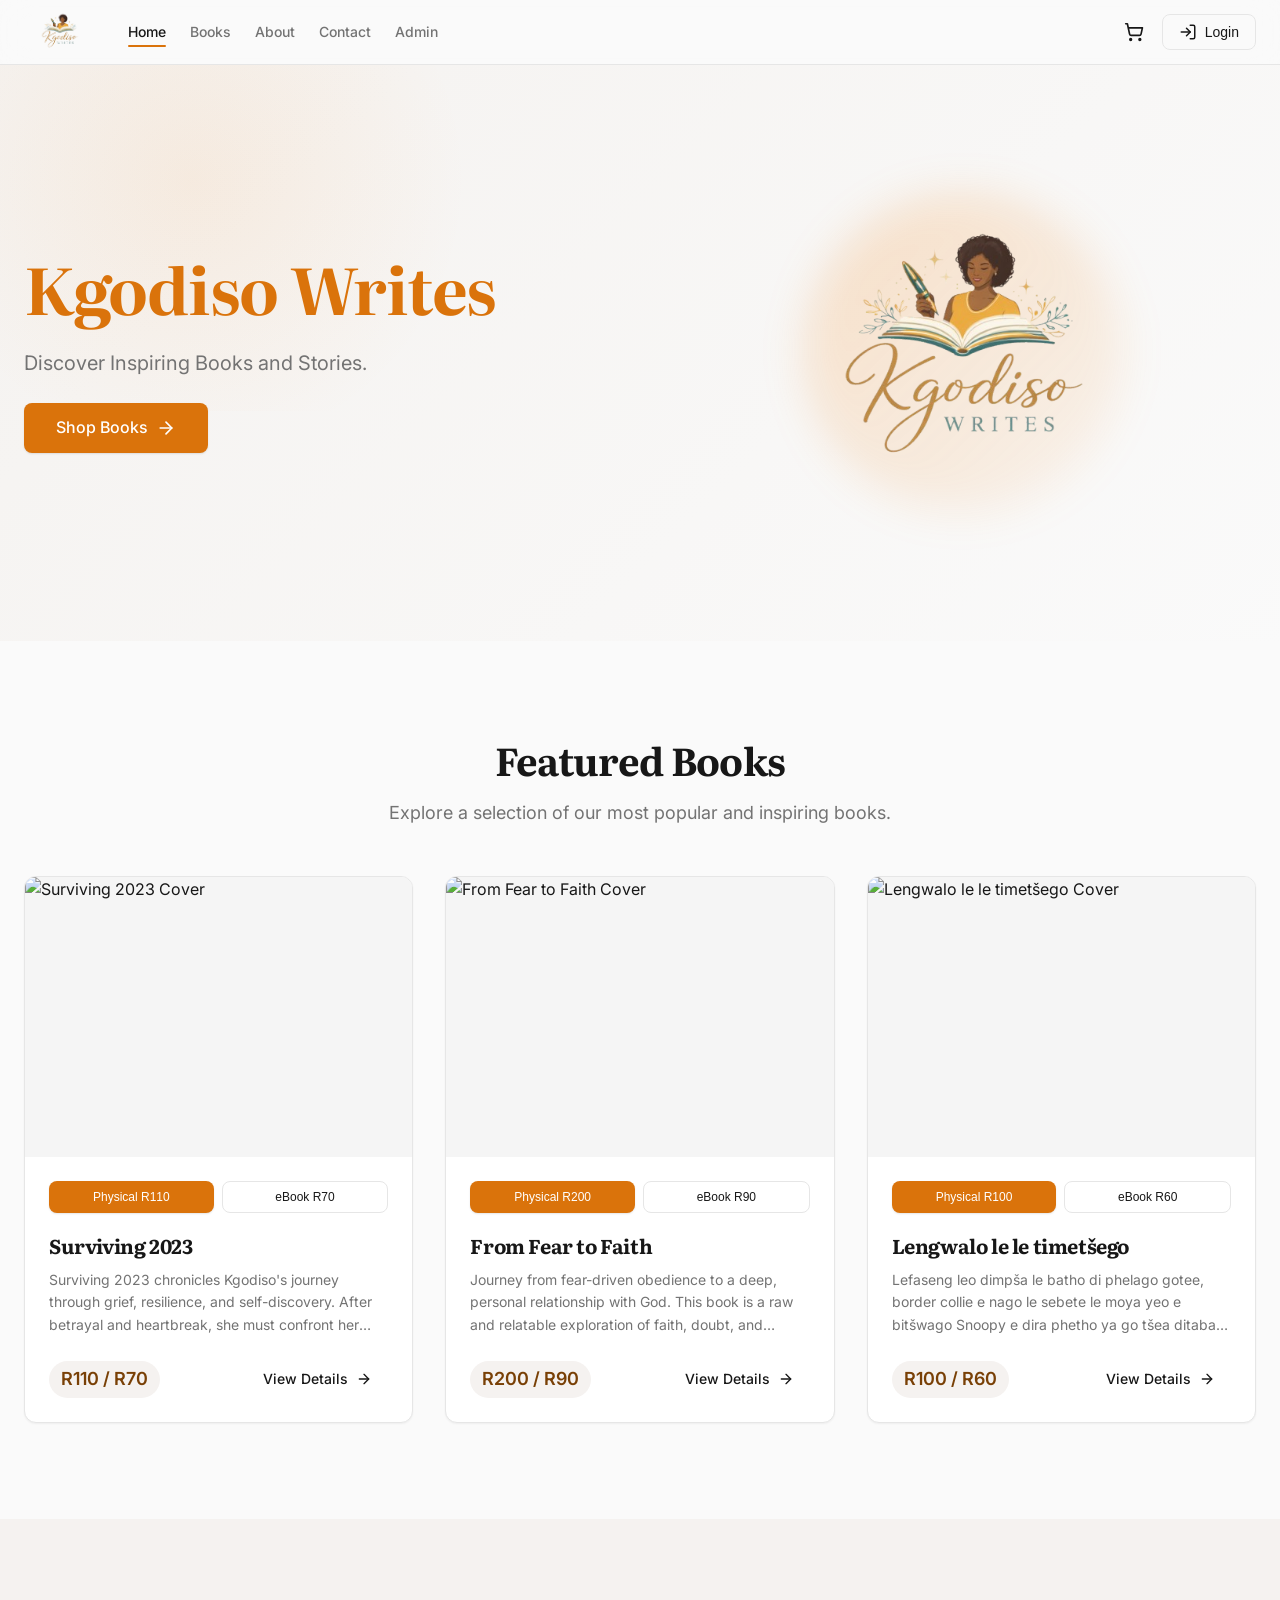
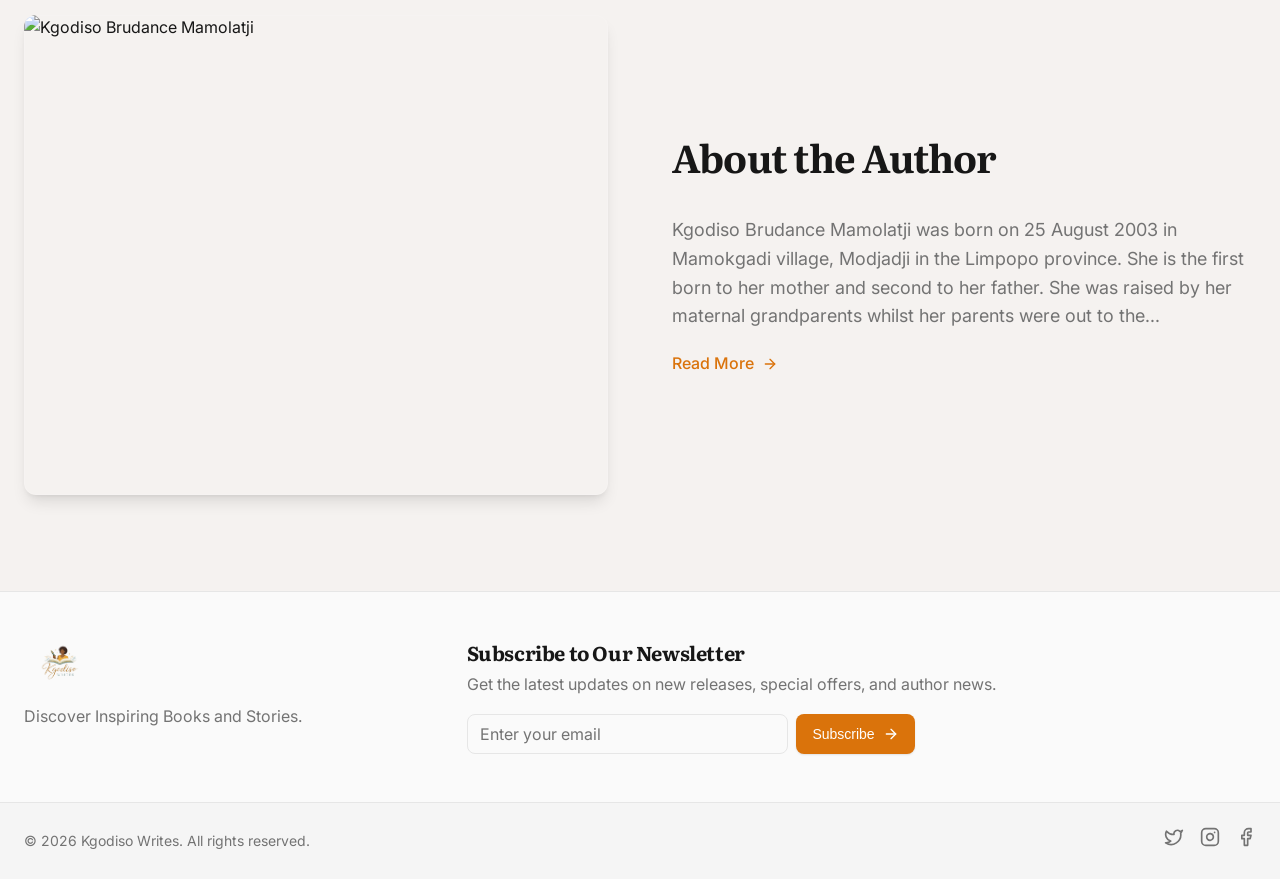
==== commit 04f2c3b1: "fix: remove (From R...) price text and display format R[Physical] / R[eBook] and fix checkout page" ====
--- a/index.html
+++ b/index.html
@@ -115,7 +115,7 @@
                   in the face of despair. This is a story of survival and the power of faith.</p>
               </div>
               <div class="book-footer">
-                <span class="book-price">From R70.00</span>
+                <span class="book-price">R110 / R70</span>
                 <a href="book-1.html" class="btn btn-ghost">
                   View Details
                   <svg xmlns="http://www.w3.org/2000/svg" width="16" height="16" viewBox="0 0 24 24" fill="none"
@@ -145,7 +145,7 @@
                   authentically and embrace unwavering devotion.</p>
               </div>
               <div class="book-footer">
-                <span class="book-price">From R90.00</span>
+                <span class="book-price">R200 / R90</span>
                 <a href="book-2.html" class="btn btn-ghost">
                   View Details
                   <svg xmlns="http://www.w3.org/2000/svg" width="16" height="16" viewBox="0 0 24 24" fill="none"
@@ -174,7 +174,7 @@
                   leetong la maikutlo ge o bona maatla a botée le maatla a lerato kanegelong ye ya go kgahliša.</p>
               </div>
               <div class="book-footer">
-                <span class="book-price">From R60.00</span>
+                <span class="book-price">R100 / R60</span>
                 <a href="book-3.html" class="btn btn-ghost">
                   View Details
                   <svg xmlns="http://www.w3.org/2000/svg" width="16" height="16" viewBox="0 0 24 24" fill="none"
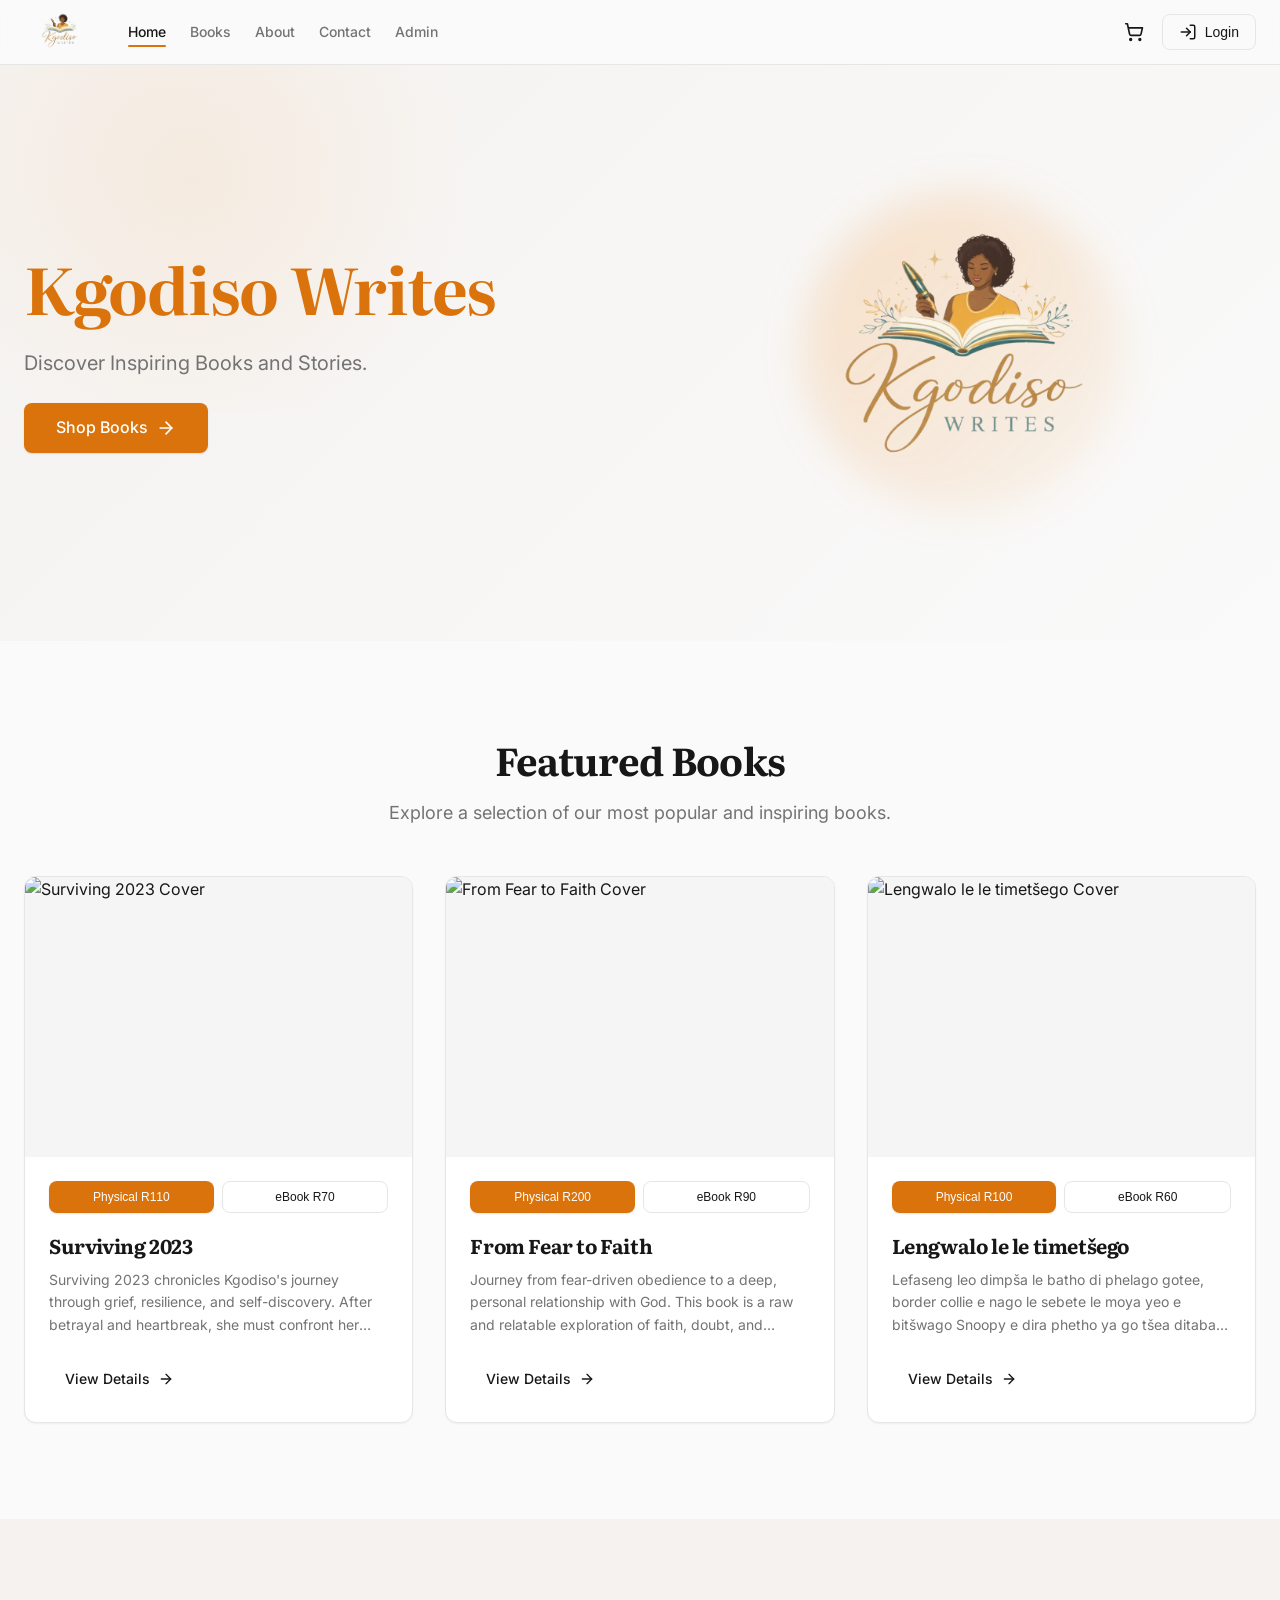
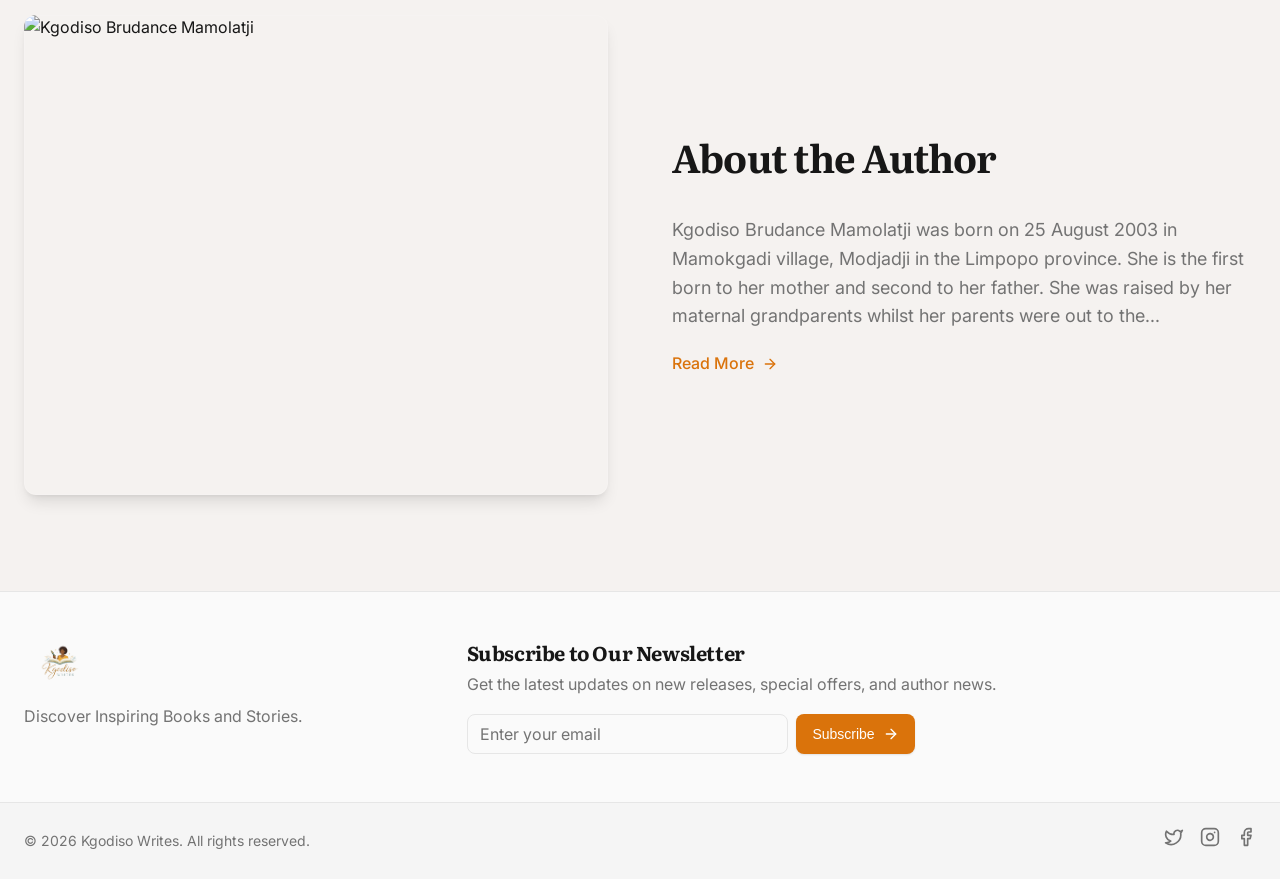
==== commit cb806e0c: "fix: remove price pill from all product cards" ====
--- a/index.html
+++ b/index.html
@@ -115,7 +115,6 @@
                   in the face of despair. This is a story of survival and the power of faith.</p>
               </div>
               <div class="book-footer">
-                <span class="book-price">R110 / R70</span>
                 <a href="book-1.html" class="btn btn-ghost">
                   View Details
                   <svg xmlns="http://www.w3.org/2000/svg" width="16" height="16" viewBox="0 0 24 24" fill="none"
@@ -145,7 +144,6 @@
                   authentically and embrace unwavering devotion.</p>
               </div>
               <div class="book-footer">
-                <span class="book-price">R200 / R90</span>
                 <a href="book-2.html" class="btn btn-ghost">
                   View Details
                   <svg xmlns="http://www.w3.org/2000/svg" width="16" height="16" viewBox="0 0 24 24" fill="none"
@@ -174,7 +172,6 @@
                   leetong la maikutlo ge o bona maatla a botée le maatla a lerato kanegelong ye ya go kgahliša.</p>
               </div>
               <div class="book-footer">
-                <span class="book-price">R100 / R60</span>
                 <a href="book-3.html" class="btn btn-ghost">
                   View Details
                   <svg xmlns="http://www.w3.org/2000/svg" width="16" height="16" viewBox="0 0 24 24" fill="none"
